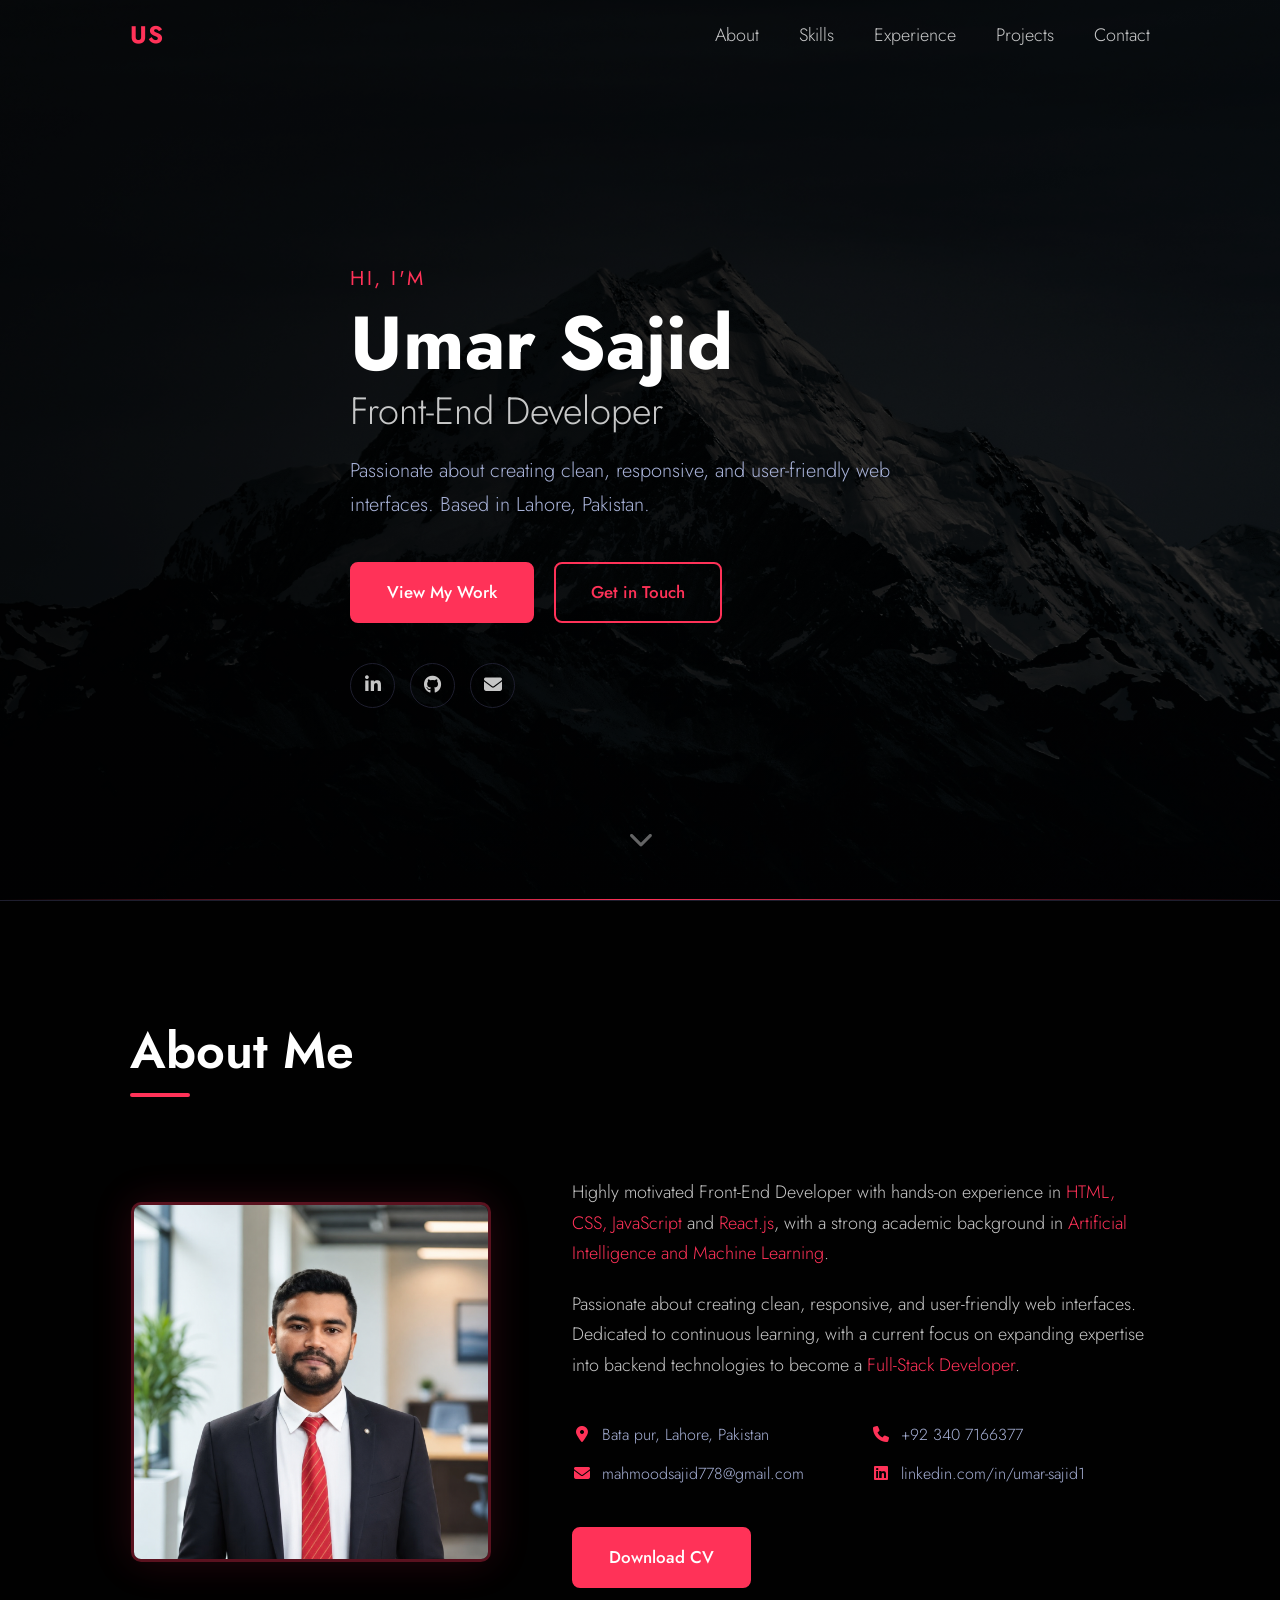
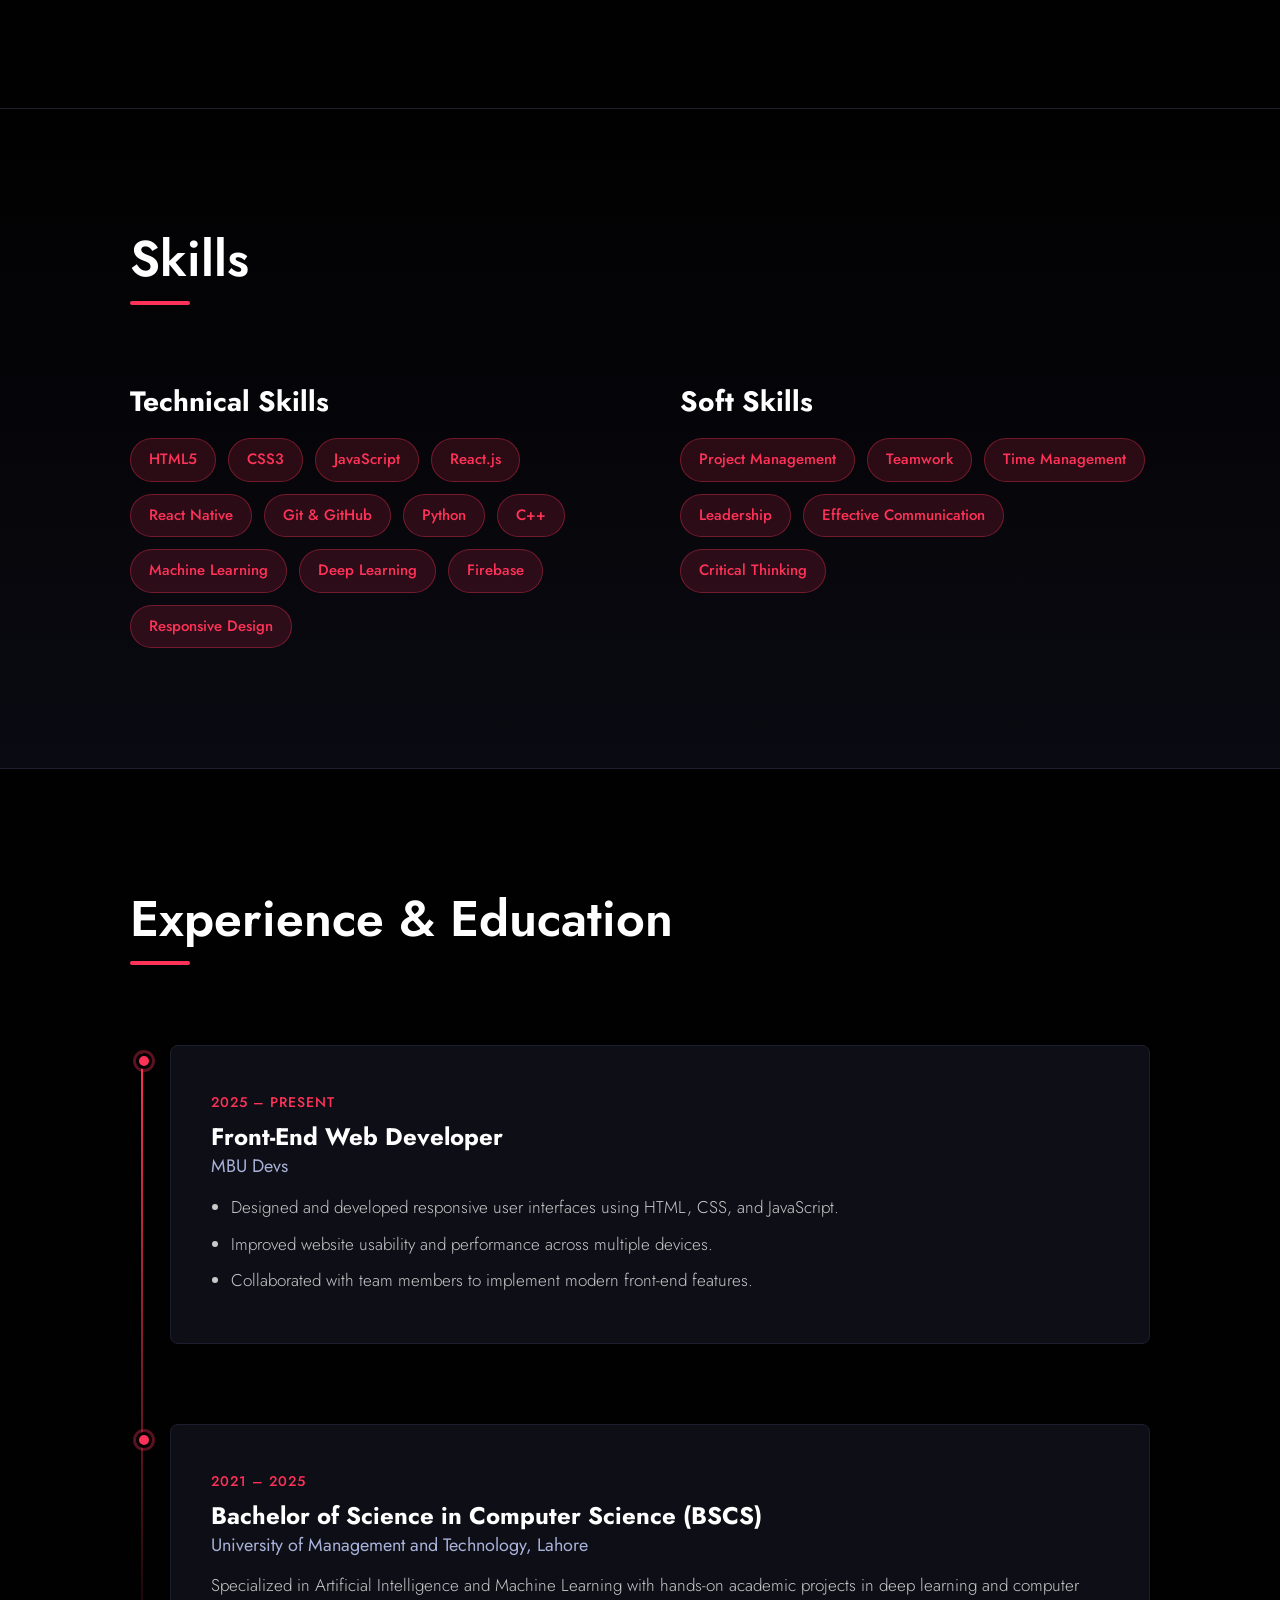
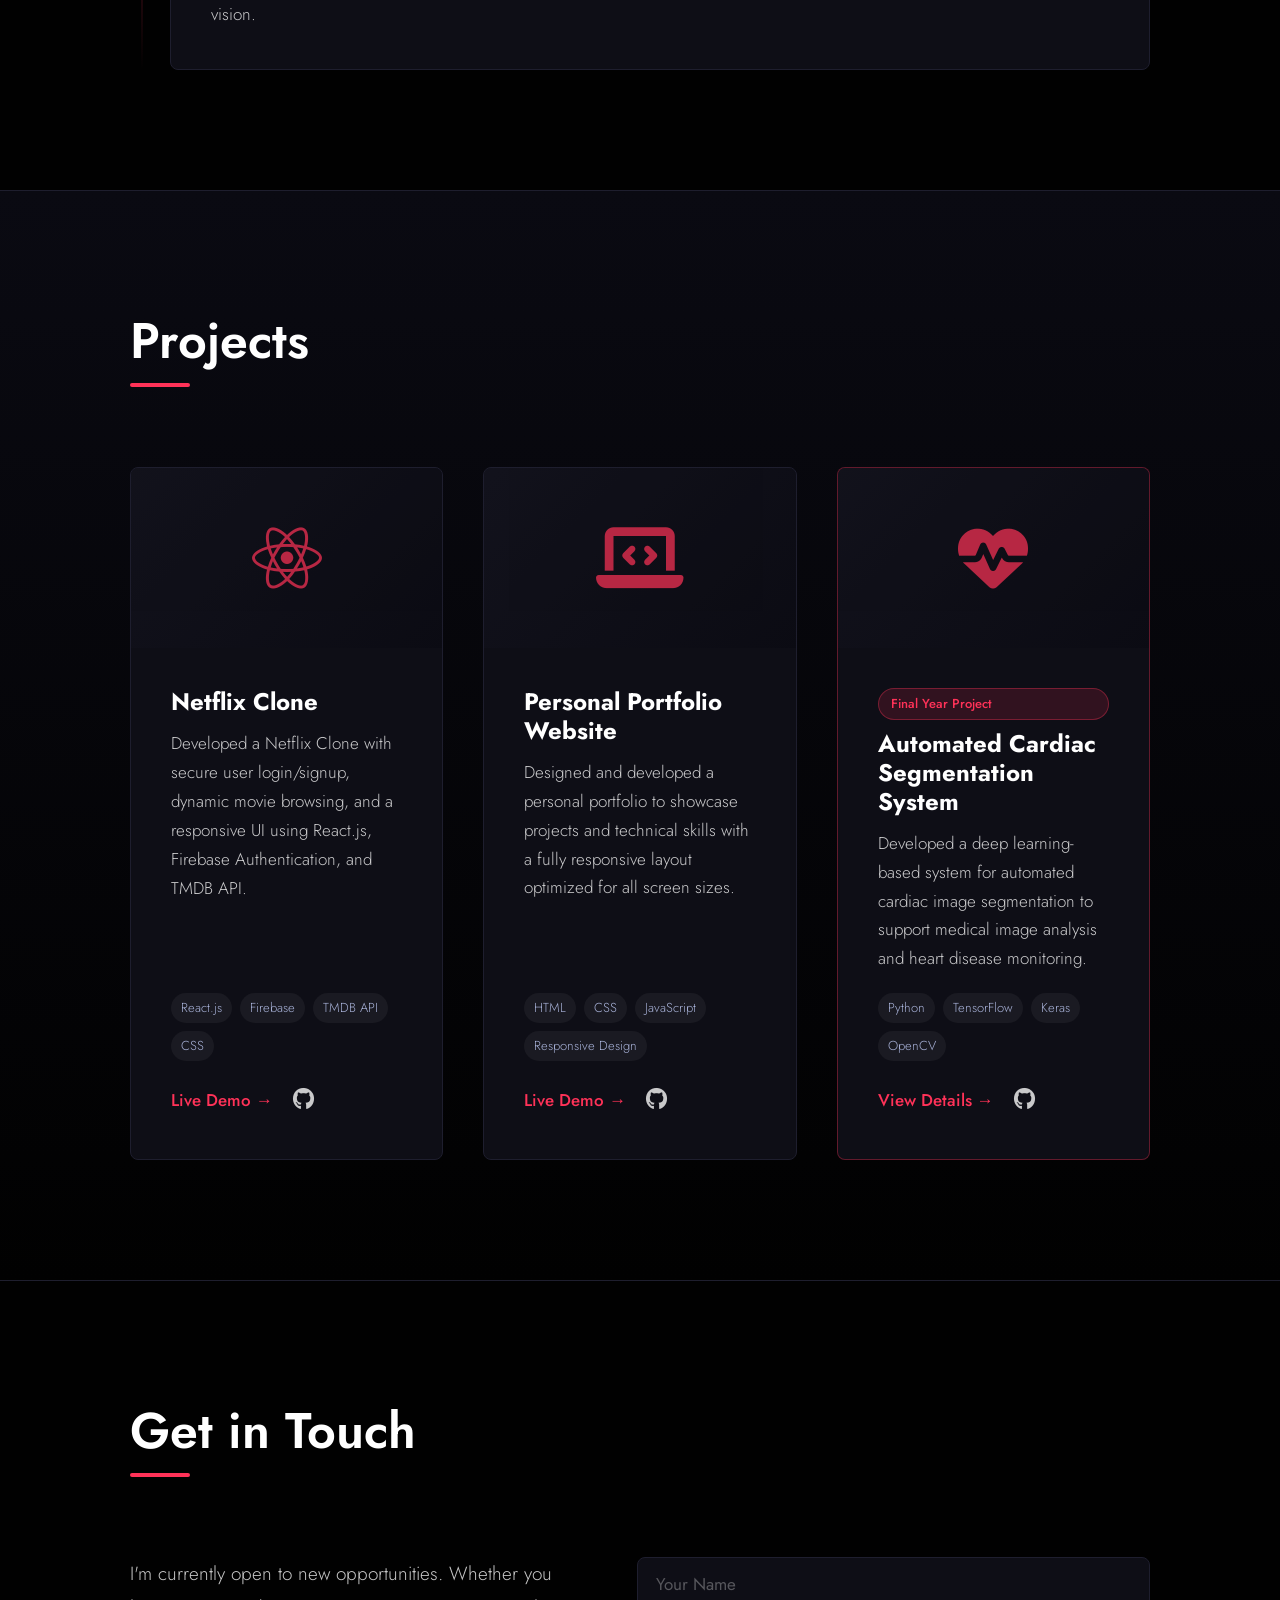
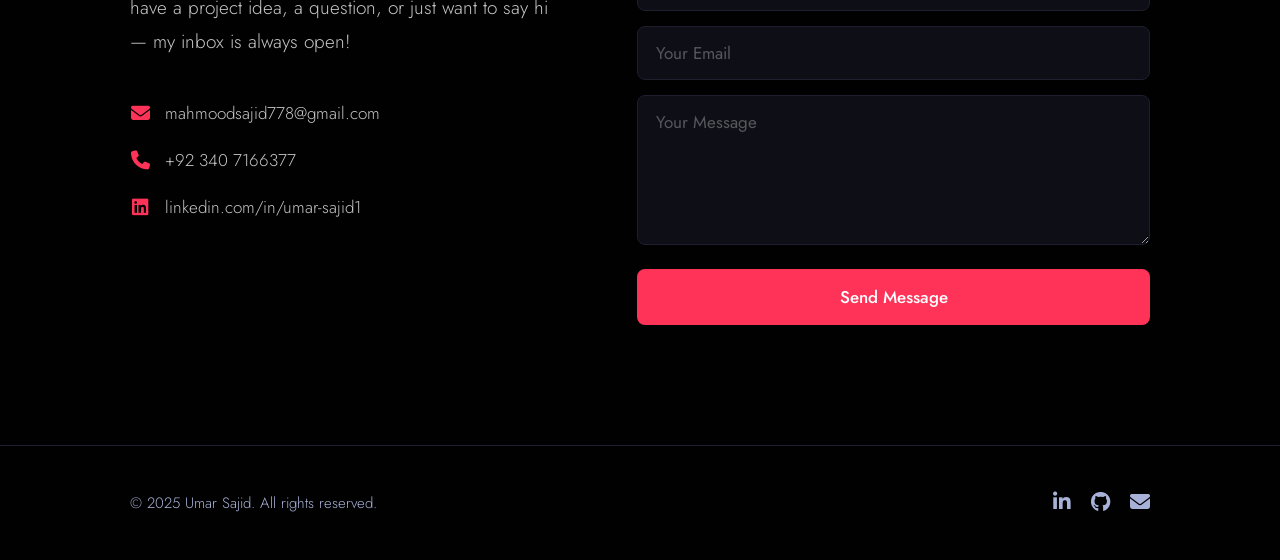
==== index.html @ 32b219fe "Portfolio Update" ====
<!DOCTYPE html>
<html lang="en">

<head>
    <meta charset="UTF-8">
    <meta name="viewport" content="width=device-width, initial-scale=1.0">
    <title>Umar Sajid | Front-End Developer</title>
    <link rel="stylesheet" href="style.css">
    <link rel="preconnect" href="https://fonts.googleapis.com">
    <link rel="preconnect" href="https://fonts.gstatic.com" crossorigin>
    <link href="https://fonts.googleapis.com/css2?family=Jost:ital,wght@0,100..900;1,100..900&display=swap" rel="stylesheet">
    <link rel="stylesheet" href="https://cdnjs.cloudflare.com/ajax/libs/font-awesome/6.5.0/css/all.min.css">
    <script src="script.js" defer></script>
</head>

<body>

    <!-- ======= NAVBAR ======= -->
    <nav class="navbar" id="navbar">
        <div class="nav-container row">
            <a href="#home" class="nav-logo">US</a>
            <ul class="nav-links" id="nav-links">
                <li><a href="#about" class="nav-link">About</a></li>
                <li><a href="#skills" class="nav-link">Skills</a></li>
                <li><a href="#experience" class="nav-link">Experience</a></li>
                <li><a href="#projects" class="nav-link">Projects</a></li>
                <li><a href="#contact" class="nav-link">Contact</a></li>
            </ul>
            <button class="hamburger" id="hamburger" aria-label="Toggle navigation">
                <span></span>
                <span></span>
                <span></span>
            </button>
        </div>
    </nav>

    <!-- ======= HERO ======= -->
    <header id="home">
        <div class="hero-content row">
            <p class="hero-greeting">Hi, I'm</p>
            <h1 class="hero-name">Umar Sajid</h1>
            <h2 class="hero-title">Front-End Developer</h2>
            <p class="hero-desc">Passionate about creating clean, responsive, and user-friendly web interfaces. Based in Lahore, Pakistan.</p>
            <div class="hero-btns">
                <a href="#projects" class="btn">View My Work</a>
                <a href="#contact" class="btn btn-outline">Get in Touch</a>
            </div>
            <div class="hero-socials">
                <a href="https://linkedin.com/in/umar-sajid1" target="_blank" rel="noopener noreferrer" aria-label="LinkedIn"><i class="fab fa-linkedin-in"></i></a>
                <a href="https://github.com" target="_blank" rel="noopener noreferrer" aria-label="GitHub"><i class="fab fa-github"></i></a>
                <a href="mailto:mahmoodsajid778@gmail.com" aria-label="Email"><i class="fas fa-envelope"></i></a>
            </div>
        </div>
        <div class="hero-scroll">
            <a href="#about" aria-label="Scroll down"><i class="fas fa-chevron-down"></i></a>
        </div>
    </header>

    <!-- ======= ABOUT ======= -->
    <section id="about">
        <div class="row">
            <h2 class="section-title">About Me</h2>
            <div class="about-grid">
                <div class="about-img-wrapper">
                    <div class="about-img-frame">
                        <img src="profile.png" alt="Umar Sajid">
                    </div>
                </div>
                <div class="about-text">
                    <p>Highly motivated Front-End Developer with hands-on experience in <span class="highlight">HTML, CSS, JavaScript</span> and <span class="highlight">React.js</span>, with a strong academic background in <span class="highlight">Artificial Intelligence and Machine Learning</span>.</p>
                    <p>Passionate about creating clean, responsive, and user-friendly web interfaces. Dedicated to continuous learning, with a current focus on expanding expertise into backend technologies to become a <span class="highlight">Full-Stack Developer</span>.</p>
                    <div class="about-info">
                        <div class="info-item">
                            <i class="fas fa-map-marker-alt"></i>
                            <span>Bata pur, Lahore, Pakistan</span>
                        </div>
                        <div class="info-item">
                            <i class="fas fa-phone"></i>
                            <span>+92 340 7166377</span>
                        </div>
                        <div class="info-item">
                            <i class="fas fa-envelope"></i>
                            <span>mahmoodsajid778@gmail.com</span>
                        </div>
                        <div class="info-item">
                            <i class="fab fa-linkedin"></i>
                            <span>linkedin.com/in/umar-sajid1</span>
                        </div>
                    </div>
                    <a href="Umar_Sajid_CV.pdf" class="btn" download="Umar_Sajid_CV.pdf">Download CV</a>
                </div>
            </div>
        </div>
    </section>

    <!-- ======= SKILLS ======= -->
    <section id="skills">
        <div class="row">
            <h2 class="section-title">Skills</h2>
            <div class="skills-grid">
                <div class="skills-col">
                    <h3>Technical Skills</h3>
                    <div class="skill-tags">
                        <span class="skill-tag">HTML5</span>
                        <span class="skill-tag">CSS3</span>
                        <span class="skill-tag">JavaScript</span>
                        <span class="skill-tag">React.js</span>
                        <span class="skill-tag">React Native</span>
                        <span class="skill-tag">Git &amp; GitHub</span>
                        <span class="skill-tag">Python</span>
                        <span class="skill-tag">C++</span>
                        <span class="skill-tag">Machine Learning</span>
                        <span class="skill-tag">Deep Learning</span>
                        <span class="skill-tag">Firebase</span>
                        <span class="skill-tag">Responsive Design</span>
                    </div>
                </div>
                <div class="skills-col">
                    <h3>Soft Skills</h3>
                    <div class="skill-tags">
                        <span class="skill-tag">Project Management</span>
                        <span class="skill-tag">Teamwork</span>
                        <span class="skill-tag">Time Management</span>
                        <span class="skill-tag">Leadership</span>
                        <span class="skill-tag">Effective Communication</span>
                        <span class="skill-tag">Critical Thinking</span>
                    </div>
                </div>
            </div>
        </div>
    </section>

    <!-- ======= EXPERIENCE ======= -->
    <section id="experience">
        <div class="row">
            <h2 class="section-title">Experience &amp; Education</h2>
            <div class="timeline">
                <div class="timeline-item">
                    <div class="timeline-dot"></div>
                    <div class="timeline-content">
                        <span class="timeline-date">2025 &ndash; Present</span>
                        <h3>Front-End Web Developer</h3>
                        <h4>MBU Devs</h4>
                        <ul>
                            <li>Designed and developed responsive user interfaces using HTML, CSS, and JavaScript.</li>
                            <li>Improved website usability and performance across multiple devices.</li>
                            <li>Collaborated with team members to implement modern front-end features.</li>
                        </ul>
                    </div>
                </div>
                <div class="timeline-item">
                    <div class="timeline-dot"></div>
                    <div class="timeline-content">
                        <span class="timeline-date">2021 &ndash; 2025</span>
                        <h3>Bachelor of Science in Computer Science (BSCS)</h3>
                        <h4>University of Management and Technology, Lahore</h4>
                        <p>Specialized in Artificial Intelligence and Machine Learning with hands-on academic projects in deep learning and computer vision.</p>
                    </div>
                </div>
            </div>
        </div>
    </section>

    <!-- ======= PROJECTS ======= -->
    <section id="projects">
        <div class="row">
            <h2 class="section-title">Projects</h2>
            <div class="projects-grid">

                <div class="project-card">
                    <div class="project-img">
                        <div class="project-img-placeholder">
                            <i class="fab fa-react"></i>
                        </div>
                    </div>
                    <div class="project-info">
                        <h3>Netflix Clone</h3>
                        <p>Developed a Netflix Clone with secure user login/signup, dynamic movie browsing, and a responsive UI using React.js, Firebase Authentication, and TMDB API.</p>
                        <div class="project-tags">
                            <span>React.js</span>
                            <span>Firebase</span>
                            <span>TMDB API</span>
                            <span>CSS</span>
                        </div>
                        <div class="project-links">
                            <a href="#" class="btn-text">Live Demo &rarr;</a>
                            <a href="#" class="icon-link" aria-label="GitHub"><i class="fab fa-github"></i></a>
                        </div>
                    </div>
                </div>

                <div class="project-card">
                    <div class="project-img">
                        <div class="project-img-placeholder">
                            <i class="fas fa-laptop-code"></i>
                        </div>
                    </div>
                    <div class="project-info">
                        <h3>Personal Portfolio Website</h3>
                        <p>Designed and developed a personal portfolio to showcase projects and technical skills with a fully responsive layout optimized for all screen sizes.</p>
                        <div class="project-tags">
                            <span>HTML</span>
                            <span>CSS</span>
                            <span>JavaScript</span>
                            <span>Responsive Design</span>
                        </div>
                        <div class="project-links">
                            <a href="#" class="btn-text">Live Demo &rarr;</a>
                            <a href="#" class="icon-link" aria-label="GitHub"><i class="fab fa-github"></i></a>
                        </div>
                    </div>
                </div>

                <div class="project-card featured">
                    <div class="project-img">
                        <div class="project-img-placeholder">
                            <i class="fas fa-heartbeat"></i>
                        </div>
                    </div>
                    <div class="project-info">
                        <span class="project-badge">Final Year Project</span>
                        <h3>Automated Cardiac Segmentation System</h3>
                        <p>Developed a deep learning-based system for automated cardiac image segmentation to support medical image analysis and heart disease monitoring.</p>
                        <div class="project-tags">
                            <span>Python</span>
                            <span>TensorFlow</span>
                            <span>Keras</span>
                            <span>OpenCV</span>
                        </div>
                        <div class="project-links">
                            <a href="#" class="btn-text">View Details &rarr;</a>
                            <a href="#" class="icon-link" aria-label="GitHub"><i class="fab fa-github"></i></a>
                        </div>
                    </div>
                </div>

            </div>
        </div>
    </section>

    <!-- ======= CONTACT ======= -->
    <section id="contact">
        <div class="row">
            <h2 class="section-title">Get in Touch</h2>
            <div class="contact-grid">
                <div class="contact-info">
                    <p>I'm currently open to new opportunities. Whether you have a project idea, a question, or just want to say hi &mdash; my inbox is always open!</p>
                    <div class="contact-details">
                        <a href="mailto:mahmoodsajid778@gmail.com" class="contact-link">
                            <i class="fas fa-envelope"></i>
                            mahmoodsajid778@gmail.com
                        </a>
                        <a href="tel:+923407166377" class="contact-link">
                            <i class="fas fa-phone"></i>
                            +92 340 7166377
                        </a>
                        <a href="https://linkedin.com/in/umar-sajid1" target="_blank" rel="noopener noreferrer" class="contact-link">
                            <i class="fab fa-linkedin"></i>
                            linkedin.com/in/umar-sajid1
                        </a>
                    </div>
                </div>
                <form class="contact-form" id="contact-form" action="https://formspree.io/f/mjgzkdpy" method="POST" novalidate>
                    <div class="form-group">
                        <input type="text" id="name" name="name" placeholder="Your Name" required autocomplete="name">
                    </div>
                    <div class="form-group">
                        <input type="email" id="email" name="email" placeholder="Your Email" required autocomplete="email">
                    </div>
                    <div class="form-group">
                        <textarea id="message" name="message" placeholder="Your Message" rows="5" required></textarea>
                    </div>
                    <button type="submit" class="btn">Send Message</button>
                </form>
            </div>
        </div>
    </section>

    <!-- ======= FOOTER ======= -->
    <footer>
        <div class="row footer-inner">
            <p class="footer-copy">&copy; 2025 Umar Sajid. All rights reserved.</p>
            <div class="footer-socials">
                <a href="https://linkedin.com/in/umar-sajid1" target="_blank" rel="noopener noreferrer" aria-label="LinkedIn"><i class="fab fa-linkedin-in"></i></a>
                <a href="https://github.com" target="_blank" rel="noopener noreferrer" aria-label="GitHub"><i class="fab fa-github"></i></a>
                <a href="mailto:mahmoodsajid778@gmail.com" aria-label="Email"><i class="fas fa-envelope"></i></a>
            </div>
        </div>
    </footer>

</body>

</html>
---- style.css ----
/* ========================
   BASIC SETUP
======================== */
*, *::before, *::after {
    padding: 0;
    margin: 0;
    box-sizing: border-box;
}

html {
    font-size: 62.5%; /* 1rem = 10px */
    scroll-behavior: smooth;
}

:root {
    --pink: #ff3258;
    --pink-dim: rgba(255, 50, 88, 0.15);
    --pink-border: rgba(255, 50, 88, 0.35);
    --white: #ffffff;
    --off-white: #ffffffc6;
    --light-gray: #a8b2d8;
    --black: #010101;
    --card-bg: #0e0e16;
    --border: #1e1e2e;

    --nav-height: 7rem;

    --fs-xl: 7.5rem;
    --fs-h2: 5rem;
    --fs-h3: 2.8rem;
    --fs-body: 1.8rem;
    --fs-small: 1.5rem;

    --sp-xs: 1rem;
    --sp-sm: 2rem;
    --sp-md: 4rem;
    --sp-lg: 8rem;
    --sp-xl: 12rem;

    --radius: 0.8rem;
    --transition: all 0.3s ease;
    --max-width: 1100px;
}

body {
    color: var(--off-white);
    font-family: 'Jost', sans-serif;
    font-size: var(--fs-body);
    background-color: var(--black);
    line-height: 1.7;
    font-weight: 300;
    overflow-x: hidden;
}

img {
    max-width: 100%;
    display: block;
}

a {
    color: inherit;
    text-decoration: none;
}

ul {
    list-style: none;
}

.row {
    max-width: var(--max-width);
    margin: 0 auto;
    padding: 0 var(--sp-md);
}

section {
    padding: var(--sp-xl) 0;
    border-top: 1px solid var(--border);
}

h1, h2, h3, h4 {
    color: var(--white);
    line-height: 1.2;
}

.section-title {
    font-size: var(--fs-h2);
    font-weight: 600;
    margin-bottom: var(--sp-lg);
}

.section-title::after {
    content: '';
    display: block;
    width: 6rem;
    height: 0.4rem;
    background: var(--pink);
    margin-top: 1.2rem;
    border-radius: 2px;
}

.highlight {
    color: var(--pink);
}

/* ========================
   BUTTONS
======================== */
.btn {
    display: inline-block;
    padding: 1.4rem 3.5rem;
    background-color: var(--pink);
    color: var(--white);
    font-size: 1.7rem;
    font-weight: 500;
    border-radius: var(--radius);
    border: 2px solid var(--pink);
    transition: var(--transition);
    cursor: pointer;
    font-family: 'Jost', sans-serif;
}

.btn:hover,
.btn:focus {
    background-color: transparent;
    color: var(--pink);
}

.btn-outline {
    background-color: transparent;
    color: var(--pink);
}

.btn-outline:hover,
.btn-outline:focus {
    background-color: var(--pink);
    color: var(--white);
}

.btn-text {
    color: var(--pink);
    font-size: 1.7rem;
    font-weight: 500;
    display: inline-flex;
    align-items: center;
    gap: 0.5rem;
    transition: var(--transition);
}

.btn-text:hover {
    gap: 1.2rem;
}

/* ========================
   NAVBAR
======================== */
.navbar {
    position: fixed;
    top: 0;
    left: 0;
    right: 0;
    z-index: 1000;
    height: var(--nav-height);
    transition: var(--transition);
}

.navbar.scrolled {
    background-color: rgba(1, 1, 1, 0.95);
    backdrop-filter: blur(10px);
    box-shadow: 0 2px 20px rgba(0, 0, 0, 0.5);
}

.nav-container {
    display: flex;
    align-items: center;
    justify-content: space-between;
    height: var(--nav-height);
}

.nav-logo {
    font-size: 2.4rem;
    font-weight: 700;
    color: var(--pink);
    letter-spacing: 0.1rem;
}

.nav-links {
    display: flex;
    align-items: center;
    gap: 4rem;
}

.nav-link {
    font-size: 1.8rem;
    color: var(--off-white);
    transition: var(--transition);
    position: relative;
}

.nav-link::after {
    content: '';
    position: absolute;
    bottom: -4px;
    left: 0;
    width: 0;
    height: 2px;
    background: var(--pink);
    transition: var(--transition);
}

.nav-link:hover,
.nav-link.active {
    color: var(--white);
}

.nav-link:hover::after,
.nav-link.active::after {
    width: 100%;
}

/* Hamburger */
.hamburger {
    display: none;
    flex-direction: column;
    gap: 6px;
    background: none;
    border: none;
    cursor: pointer;
    padding: 0.5rem;
    z-index: 1100;
}

.hamburger span {
    display: block;
    width: 28px;
    height: 2px;
    background-color: var(--white);
    transition: var(--transition);
    border-radius: 2px;
}

.hamburger.open span:nth-child(1) {
    transform: translateY(8px) rotate(45deg);
}

.hamburger.open span:nth-child(2) {
    opacity: 0;
    transform: scaleX(0);
}

.hamburger.open span:nth-child(3) {
    transform: translateY(-8px) rotate(-45deg);
}

/* ========================
   HERO
======================== */
header {
    position: relative;
    min-height: 100vh;
    display: flex;
    flex-direction: column;
    justify-content: center;
    background-image:
        linear-gradient(135deg, rgba(0,0,0,0.88) 0%, rgba(0,0,0,0.7) 100%),
        url('header_image.jpg');
    background-size: cover;
    background-position: center;
    background-attachment: fixed;
    overflow: hidden;
}

header::after {
    content: '';
    position: absolute;
    bottom: 0;
    left: 0;
    right: 0;
    height: 1px;
    background: linear-gradient(90deg, transparent, var(--pink), transparent);
}

.hero-content {
    padding-top: var(--nav-height);
}

.hero-greeting {
    color: var(--pink);
    font-size: 2rem;
    font-weight: 400;
    margin-bottom: 0.8rem;
    letter-spacing: 0.25rem;
    text-transform: uppercase;
}

.hero-name {
    font-size: var(--fs-xl);
    font-weight: 700;
    color: var(--white);
    line-height: 1.05;
    margin-bottom: 0.5rem;
}

.hero-title {
    font-size: 3.8rem;
    font-weight: 300;
    color: var(--off-white);
    margin-bottom: var(--sp-sm);
}

.hero-desc {
    max-width: 58rem;
    font-size: 2rem;
    color: var(--light-gray);
    margin-bottom: var(--sp-md);
}

.hero-btns {
    display: flex;
    gap: var(--sp-sm);
    flex-wrap: wrap;
    margin-bottom: var(--sp-md);
}

.hero-socials {
    display: flex;
    gap: 1.5rem;
}

.hero-socials a {
    display: flex;
    align-items: center;
    justify-content: center;
    width: 4.5rem;
    height: 4.5rem;
    border: 1px solid var(--border);
    border-radius: 50%;
    font-size: 1.8rem;
    color: var(--off-white);
    transition: var(--transition);
}

.hero-socials a:hover {
    border-color: var(--pink);
    color: var(--pink);
    transform: translateY(-3px);
}

.hero-scroll {
    position: absolute;
    bottom: 4rem;
    left: 50%;
    transform: translateX(-50%);
    animation: bounce 2s infinite;
}

.hero-scroll a {
    font-size: 2.5rem;
    color: var(--off-white);
    opacity: 0.5;
    transition: var(--transition);
}

.hero-scroll a:hover {
    opacity: 1;
    color: var(--pink);
}

@keyframes bounce {
    0%, 100% { transform: translateX(-50%) translateY(0); }
    50%       { transform: translateX(-50%) translateY(10px); }
}

/* ========================
   ABOUT
======================== */
.about-grid {
    display: grid;
    grid-template-columns: 1fr 1.6fr;
    gap: var(--sp-lg);
    align-items: center;
}

.about-img-frame {
    width: 100%;
    max-width: 36rem;
    aspect-ratio: 1;
    border-radius: 1rem;
    overflow: hidden;
    border: 3px solid var(--pink-border);
    margin: 0 auto;
    box-shadow: 0 0 40px rgba(255, 50, 88, 0.15);
}

.about-img-frame img {
    width: 100%;
    height: 100%;
    object-fit: cover;
    object-position: top center;
    display: block;
}

.about-text p {
    margin-bottom: var(--sp-sm);
}

.about-info {
    display: grid;
    grid-template-columns: 1fr 1fr;
    gap: 1.2rem var(--sp-sm);
    margin: var(--sp-md) 0;
}

.info-item {
    display: flex;
    align-items: center;
    gap: 1rem;
    font-size: 1.6rem;
    color: var(--light-gray);
}

.info-item i {
    color: var(--pink);
    width: 2rem;
    text-align: center;
    flex-shrink: 0;
}

/* ========================
   SKILLS
======================== */
#skills {
    background: linear-gradient(180deg, var(--black) 0%, #0a0a12 100%);
}

.skills-grid {
    display: grid;
    grid-template-columns: 1fr 1fr;
    gap: var(--sp-lg);
}

.skills-col h3 {
    font-size: var(--fs-h3);
    margin-bottom: var(--sp-sm);
}

.skill-tags {
    display: flex;
    flex-wrap: wrap;
    gap: 1.2rem;
}

.skill-tag {
    display: inline-block;
    padding: 0.8rem 1.8rem;
    background: var(--pink-dim);
    border: 1px solid var(--pink-border);
    color: var(--pink);
    font-size: 1.5rem;
    font-weight: 500;
    border-radius: 3rem;
    transition: var(--transition);
}

.skill-tag:hover {
    background: var(--pink);
    color: var(--white);
    transform: translateY(-2px);
}

/* ========================
   EXPERIENCE / TIMELINE
======================== */
.timeline {
    position: relative;
    padding-left: 4rem;
}

.timeline::before {
    content: '';
    position: absolute;
    left: 1.1rem;
    top: 0.8rem;
    bottom: 0;
    width: 2px;
    background: linear-gradient(180deg, var(--pink), transparent);
}

.timeline-item {
    position: relative;
    margin-bottom: var(--sp-lg);
}

.timeline-item:last-child {
    margin-bottom: 0;
}

.timeline-dot {
    position: absolute;
    left: -3.4rem;
    top: 0.8rem;
    width: 1.6rem;
    height: 1.6rem;
    background: var(--pink);
    border-radius: 50%;
    border: 3px solid var(--black);
    box-shadow: 0 0 0 3px var(--pink-border);
}

.timeline-content {
    background: var(--card-bg);
    border: 1px solid var(--border);
    border-radius: var(--radius);
    padding: var(--sp-md);
    transition: var(--transition);
}

.timeline-content:hover {
    border-color: var(--pink-border);
}

.timeline-date {
    display: inline-block;
    color: var(--pink);
    font-size: 1.4rem;
    font-weight: 500;
    margin-bottom: 0.8rem;
    letter-spacing: 0.1rem;
    text-transform: uppercase;
}

.timeline-content h3 {
    font-size: 2.4rem;
    margin-bottom: 0.4rem;
}

.timeline-content h4 {
    font-size: 1.8rem;
    font-weight: 400;
    color: var(--light-gray);
    margin-bottom: 1.5rem;
}

.timeline-content ul {
    list-style: disc;
    padding-left: 2rem;
}

.timeline-content li {
    color: var(--off-white);
    margin-bottom: 0.8rem;
    font-size: 1.7rem;
}

.timeline-content p {
    color: var(--off-white);
    font-size: 1.7rem;
}

/* ========================
   PROJECTS
======================== */
#projects {
    background: linear-gradient(180deg, #0a0a12 0%, var(--black) 100%);
}

.projects-grid {
    display: grid;
    grid-template-columns: repeat(auto-fit, minmax(30rem, 1fr));
    gap: var(--sp-md);
}

.project-card {
    background: var(--card-bg);
    border: 1px solid var(--border);
    border-radius: var(--radius);
    overflow: hidden;
    display: flex;
    flex-direction: column;
    transition: var(--transition);
}

.project-card:hover {
    border-color: var(--pink-border);
    transform: translateY(-6px);
    box-shadow: 0 20px 40px rgba(0, 0, 0, 0.4);
}

.project-card.featured {
    border-color: var(--pink-border);
}

.project-img-placeholder {
    background: linear-gradient(135deg, #14141f, #0a0a12);
    height: 18rem;
    display: flex;
    align-items: center;
    justify-content: center;
    font-size: 7rem;
    color: var(--pink);
    opacity: 0.7;
}

.project-info {
    padding: var(--sp-md);
    flex: 1;
    display: flex;
    flex-direction: column;
}

.project-badge {
    display: inline-block;
    padding: 0.4rem 1.2rem;
    background: var(--pink-dim);
    border: 1px solid var(--pink-border);
    color: var(--pink);
    font-size: 1.3rem;
    font-weight: 500;
    border-radius: 3rem;
    margin-bottom: 1rem;
}

.project-info h3 {
    font-size: 2.4rem;
    margin-bottom: 1.2rem;
}

.project-info p {
    color: var(--off-white);
    font-size: 1.7rem;
    margin-bottom: var(--sp-sm);
    flex: 1;
}

.project-tags {
    display: flex;
    flex-wrap: wrap;
    gap: 0.8rem;
    margin-bottom: var(--sp-sm);
}

.project-tags span {
    font-size: 1.3rem;
    color: var(--light-gray);
    background: rgba(255, 255, 255, 0.05);
    padding: 0.4rem 1rem;
    border-radius: 3rem;
}

.project-links {
    display: flex;
    align-items: center;
    gap: var(--sp-sm);
    margin-top: auto;
}

.icon-link {
    font-size: 2.2rem;
    color: var(--off-white);
    transition: var(--transition);
}

.icon-link:hover {
    color: var(--pink);
    transform: scale(1.2);
}

/* ========================
   CONTACT
======================== */
.contact-grid {
    display: grid;
    grid-template-columns: 1fr 1.2fr;
    gap: var(--sp-lg);
    align-items: start;
}

.contact-info > p {
    font-size: 1.9rem;
    color: var(--off-white);
    margin-bottom: var(--sp-md);
    line-height: 1.8;
}

.contact-details {
    display: flex;
    flex-direction: column;
    gap: 1.8rem;
}

.contact-link {
    display: flex;
    align-items: center;
    gap: 1.5rem;
    font-size: 1.7rem;
    color: var(--off-white);
    transition: var(--transition);
}

.contact-link i {
    color: var(--pink);
    width: 2rem;
    text-align: center;
    font-size: 1.9rem;
    flex-shrink: 0;
}

.contact-link:hover {
    color: var(--pink);
}

.contact-form {
    display: flex;
    flex-direction: column;
    gap: 1.5rem;
}

.form-group input,
.form-group textarea {
    width: 100%;
    background: var(--card-bg);
    border: 1px solid var(--border);
    border-radius: var(--radius);
    padding: 1.4rem 1.8rem;
    color: var(--white);
    font-family: 'Jost', sans-serif;
    font-size: 1.7rem;
    transition: var(--transition);
    resize: vertical;
}

.form-group input:focus,
.form-group textarea:focus {
    outline: none;
    border-color: var(--pink);
    box-shadow: 0 0 0 3px rgba(255, 50, 88, 0.1);
}

.form-group input::placeholder,
.form-group textarea::placeholder {
    color: rgba(255, 255, 255, 0.3);
}

/* ========================
   FOOTER
======================== */
footer {
    padding: var(--sp-md) 0;
    border-top: 1px solid var(--border);
}

.footer-inner {
    display: flex;
    align-items: center;
    justify-content: space-between;
    flex-wrap: wrap;
    gap: var(--sp-sm);
}

.footer-copy {
    font-size: 1.5rem;
    color: var(--light-gray);
}

.footer-socials {
    display: flex;
    gap: var(--sp-sm);
}

.footer-socials a {
    font-size: 2rem;
    color: var(--light-gray);
    transition: var(--transition);
}

.footer-socials a:hover {
    color: var(--pink);
    transform: translateY(-3px);
}

/* ========================
   RESPONSIVE — TABLET
======================== */
@media (max-width: 900px) {
    html {
        font-size: 57%;
    }

    :root {
        --fs-xl: 6rem;
        --fs-h2: 4.2rem;
    }

    .about-grid {
        grid-template-columns: 1fr;
    }

    .about-img-placeholder {
        max-width: 26rem;
    }

    .skills-grid {
        grid-template-columns: 1fr;
        gap: var(--sp-md);
    }

    .contact-grid {
        grid-template-columns: 1fr;
    }
}

/* ========================
   RESPONSIVE — MOBILE
======================== */
@media (max-width: 600px) {
    html {
        font-size: 52%;
    }

    :root {
        --fs-xl: 5rem;
        --fs-h2: 3.6rem;
        --sp-xl: 8rem;
        --sp-lg: 5rem;
    }

    .row {
        padding: 0 var(--sp-sm);
    }

    /* Show hamburger, hide nav links by default */
    .hamburger {
        display: flex;
    }

    .nav-links {
        position: fixed;
        top: 0;
        right: -100%;
        width: 70%;
        height: 100vh;
        background: rgba(8, 8, 12, 0.98);
        backdrop-filter: blur(12px);
        flex-direction: column;
        justify-content: center;
        gap: 3.5rem;
        padding: var(--sp-lg) var(--sp-md);
        transition: right 0.4s ease;
        border-left: 1px solid var(--border);
        z-index: 1050;
    }

    .nav-links.open {
        right: 0;
    }

    .nav-link {
        font-size: 2.4rem;
    }

    .hero-title {
        font-size: 2.8rem;
    }

    .hero-btns {
        flex-direction: column;
        align-items: flex-start;
    }

    .hero-btns .btn {
        width: 100%;
        text-align: center;
    }

    .about-info {
        grid-template-columns: 1fr;
    }

    .timeline {
        padding-left: 3rem;
    }

    .projects-grid {
        grid-template-columns: 1fr;
    }

    .footer-inner {
        flex-direction: column;
        text-align: center;
    }

    section {
        padding: var(--sp-lg) 0;
    }
}
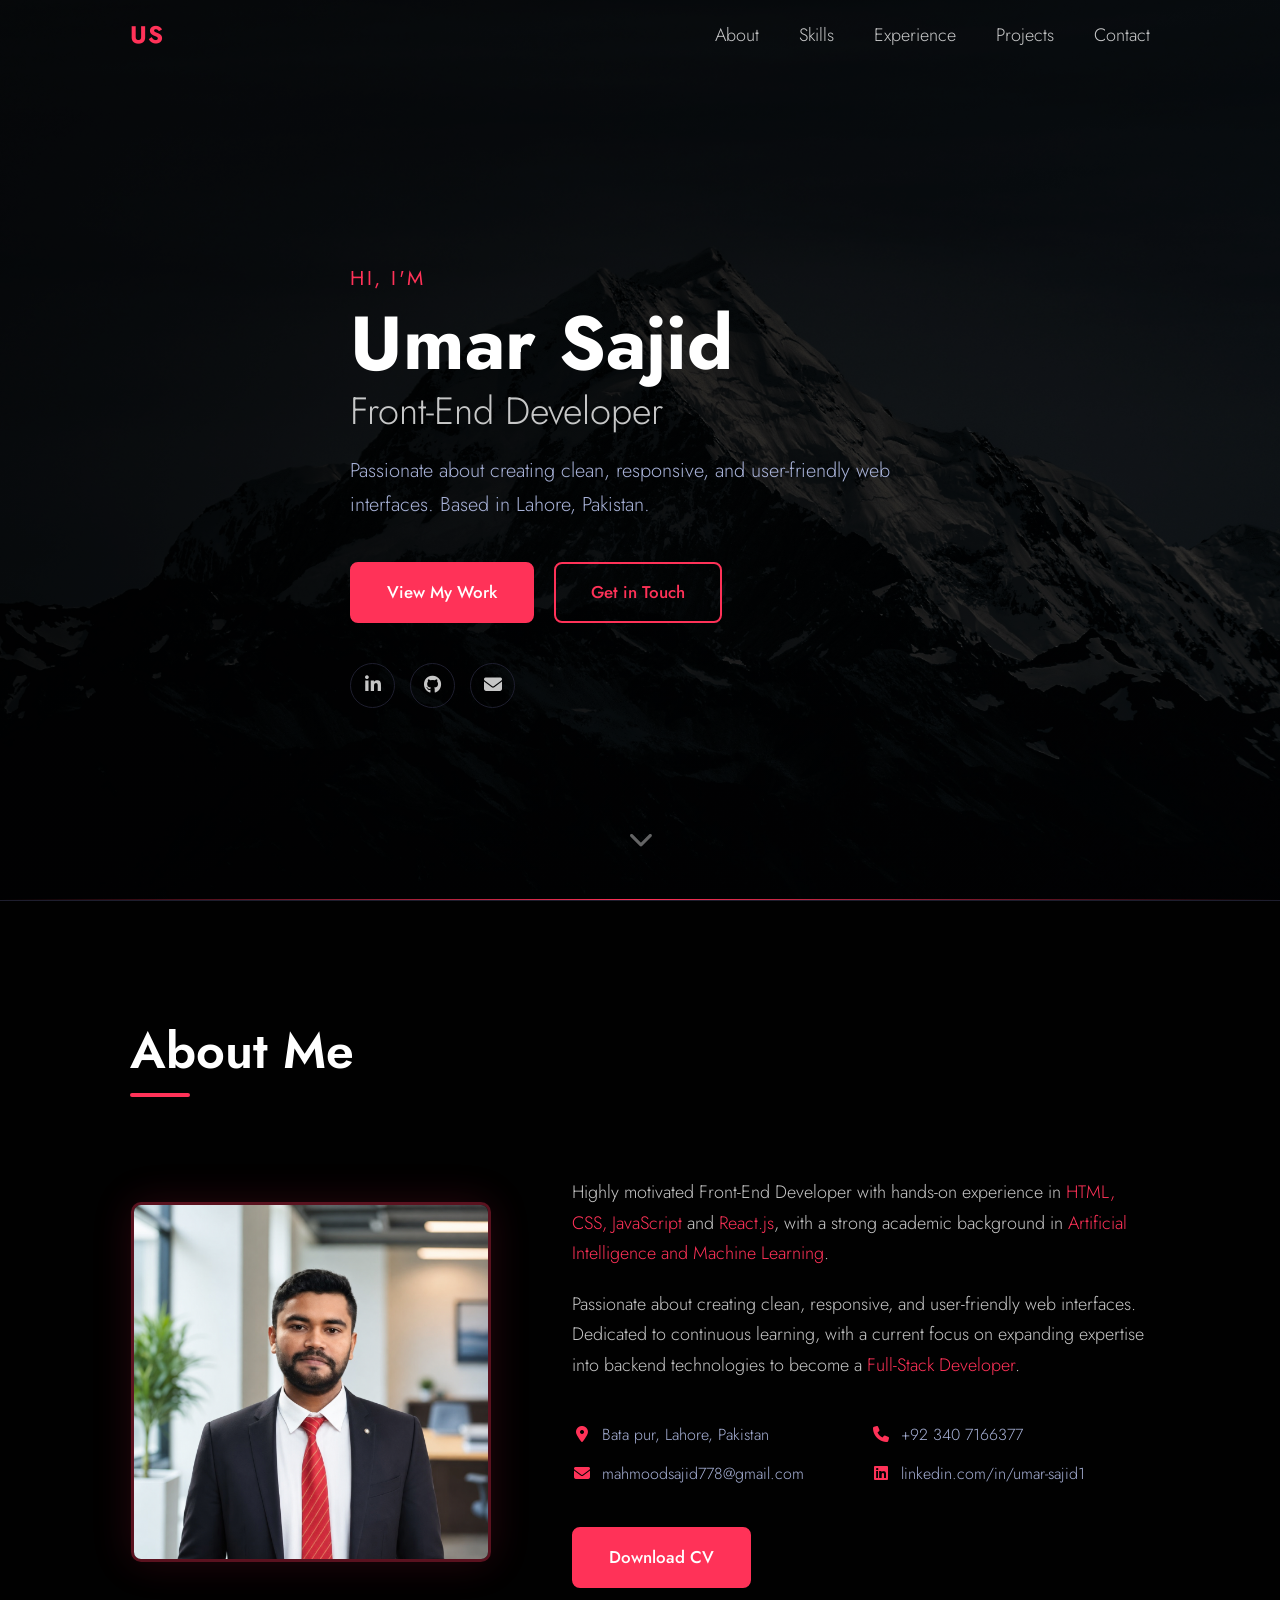
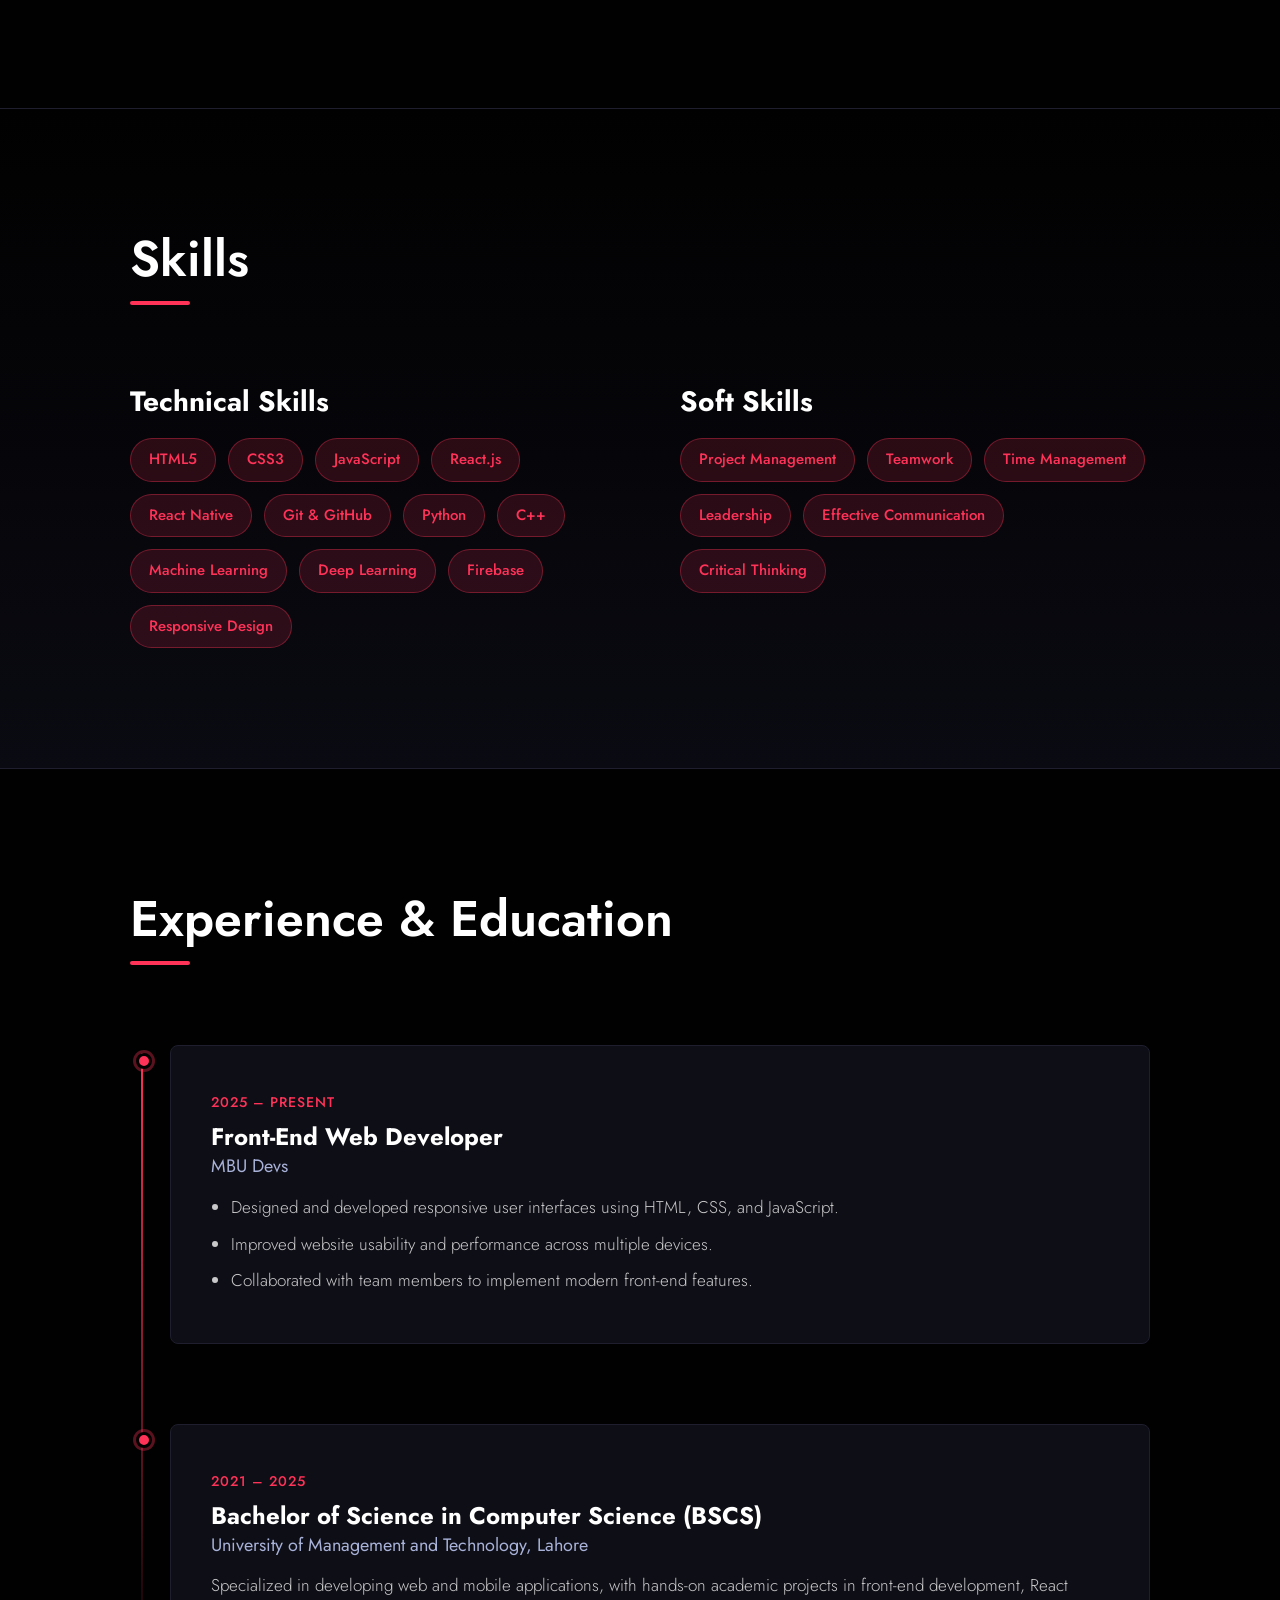
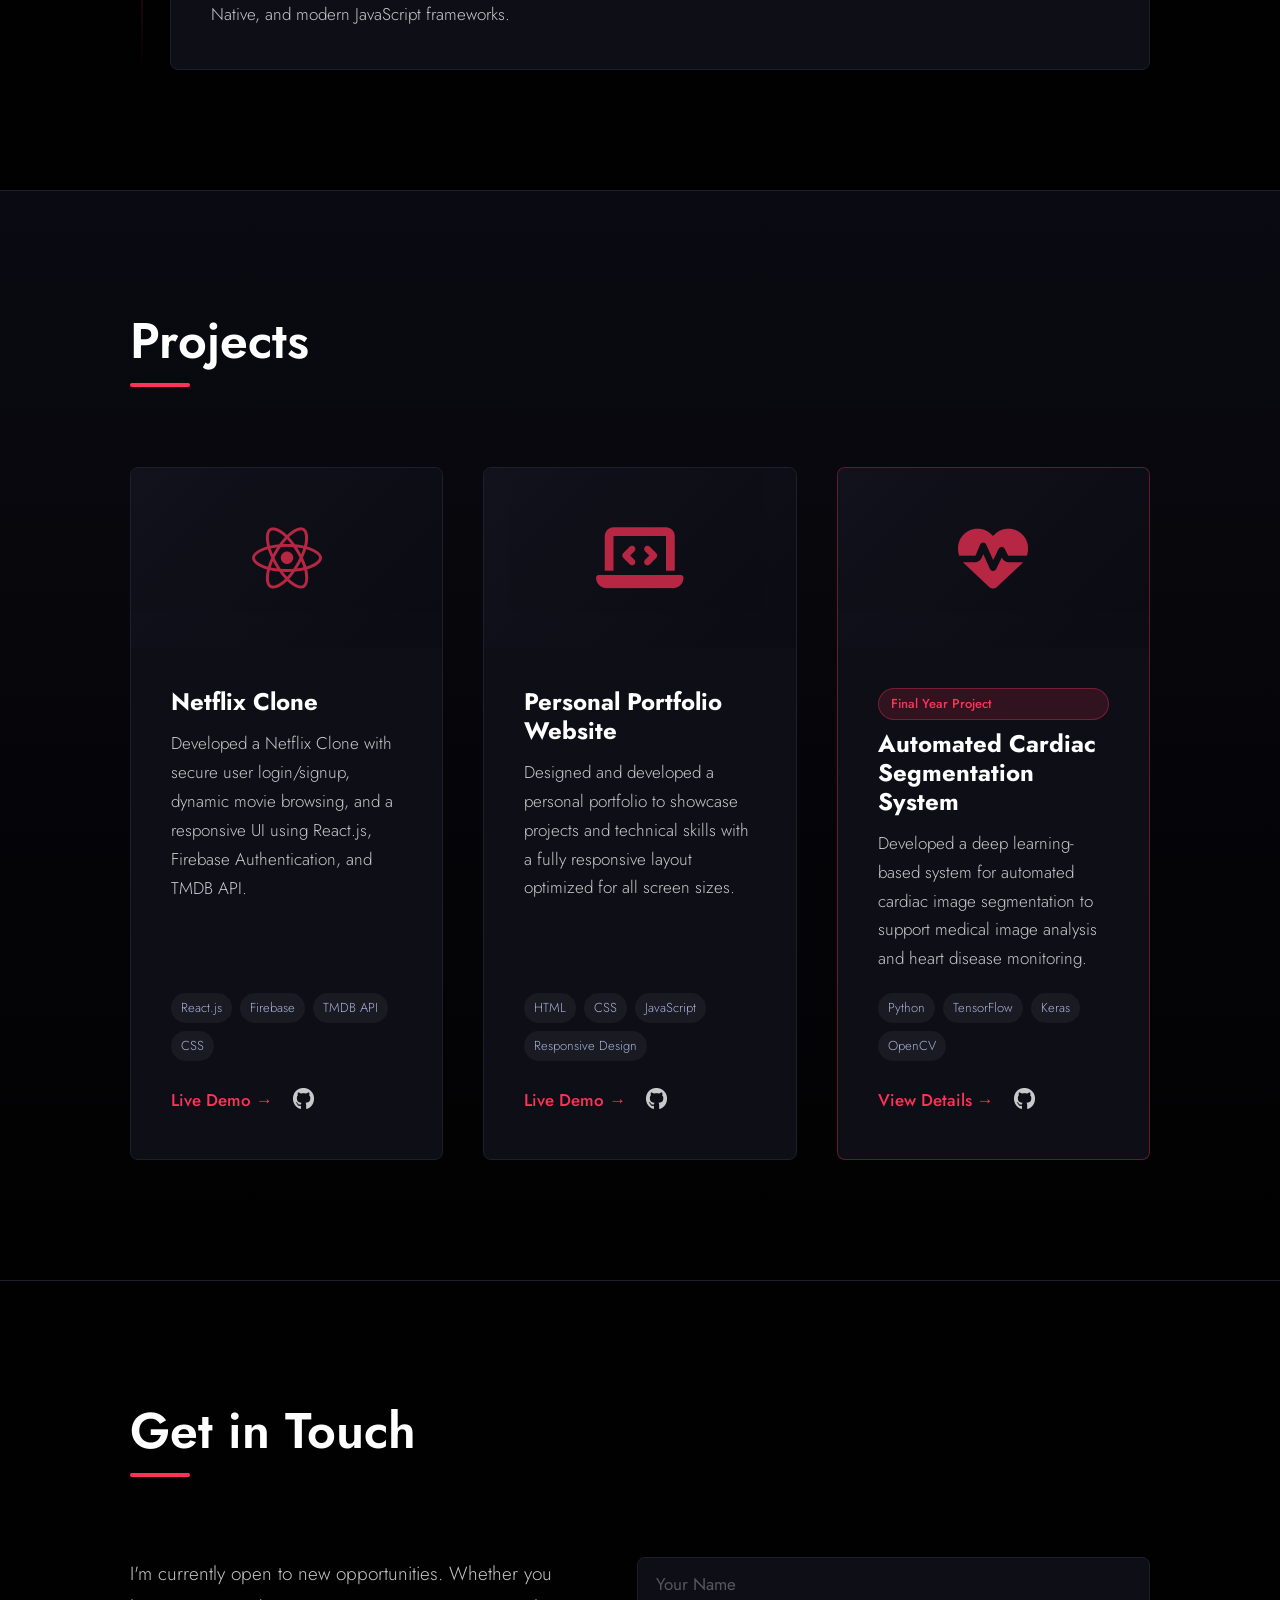
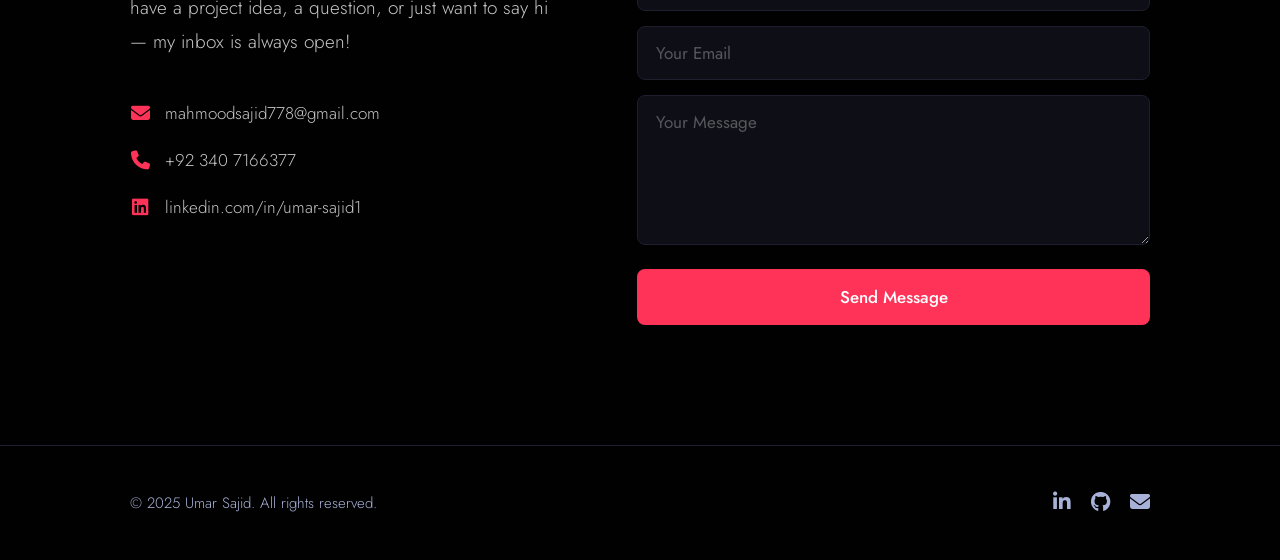
==== commit 52ac7e68: "Changes in Uni Details" ====
--- a/index.html
+++ b/index.html
@@ -47,7 +47,7 @@
             </div>
             <div class="hero-socials">
                 <a href="https://linkedin.com/in/umar-sajid1" target="_blank" rel="noopener noreferrer" aria-label="LinkedIn"><i class="fab fa-linkedin-in"></i></a>
-                <a href="https://github.com" target="_blank" rel="noopener noreferrer" aria-label="GitHub"><i class="fab fa-github"></i></a>
+                <a href="https://github.com/mahmoodsajid778-droid" target="_blank" rel="noopener noreferrer" aria-label="GitHub"><i class="fab fa-github"></i></a>
                 <a href="mailto:mahmoodsajid778@gmail.com" aria-label="Email"><i class="fas fa-envelope"></i></a>
             </div>
         </div>
@@ -154,7 +154,7 @@
                         <span class="timeline-date">2021 &ndash; 2025</span>
                         <h3>Bachelor of Science in Computer Science (BSCS)</h3>
                         <h4>University of Management and Technology, Lahore</h4>
-                        <p>Specialized in Artificial Intelligence and Machine Learning with hands-on academic projects in deep learning and computer vision.</p>
+                        <p>Specialized in developing web and mobile applications, with hands-on academic projects in front-end development, React Native, and modern JavaScript frameworks.</p>
                     </div>
                 </div>
             </div>
@@ -260,7 +260,7 @@
                         </a>
                     </div>
                 </div>
-                <form class="contact-form" id="contact-form" action="https://formspree.io/f/mjgzkdpy" method="POST" novalidate>
+                <form class="contact-form" id="contact-form" novalidate>
                     <div class="form-group">
                         <input type="text" id="name" name="name" placeholder="Your Name" required autocomplete="name">
                     </div>
@@ -282,7 +282,7 @@
             <p class="footer-copy">&copy; 2025 Umar Sajid. All rights reserved.</p>
             <div class="footer-socials">
                 <a href="https://linkedin.com/in/umar-sajid1" target="_blank" rel="noopener noreferrer" aria-label="LinkedIn"><i class="fab fa-linkedin-in"></i></a>
-                <a href="https://github.com" target="_blank" rel="noopener noreferrer" aria-label="GitHub"><i class="fab fa-github"></i></a>
+                <a href="https://github.com/mahmoodsajid778-droid" target="_blank" rel="noopener noreferrer" aria-label="GitHub"><i class="fab fa-github"></i></a>
                 <a href="mailto:mahmoodsajid778@gmail.com" aria-label="Email"><i class="fas fa-envelope"></i></a>
             </div>
         </div>
--- a/style.css
+++ b/style.css
@@ -794,7 +794,7 @@
         grid-template-columns: 1fr;
     }
 
-    .about-img-placeholder {
+    .about-img-frame {
         max-width: 26rem;
     }
 
@@ -817,10 +817,11 @@
     }
 
     :root {
-        --fs-xl: 5rem;
-        --fs-h2: 3.6rem;
-        --sp-xl: 8rem;
-        --sp-lg: 5rem;
+        --fs-xl: 4.8rem;
+        --fs-h2: 3.4rem;
+        --sp-xl: 6rem;
+        --sp-lg: 3.5rem;
+        --sp-md: 3rem;
     }
 
     .row {
@@ -830,6 +831,11 @@
     /* Show hamburger, hide nav links by default */
     .hamburger {
         display: flex;
+    }
+
+    /* Navbar must sit above the nav panel so the hamburger stays clickable */
+    .navbar {
+        z-index: 1200;
     }
 
     .nav-links {
@@ -846,7 +852,7 @@
         padding: var(--sp-lg) var(--sp-md);
         transition: right 0.4s ease;
         border-left: 1px solid var(--border);
-        z-index: 1050;
+        z-index: 1150;
     }
 
     .nav-links.open {
@@ -891,4 +897,68 @@
     section {
         padding: var(--sp-lg) 0;
     }
-}
+
+    /* Hero: fill full viewport, center content vertically.
+       Reset the desktop padding-top offset (it exists to push content
+       below the fixed navbar on desktop but throws off centering on mobile) */
+    header {
+        background-attachment: scroll;
+        justify-content: center;
+        min-height: 100vh;
+        min-height: 100dvh; /* accounts for mobile browser chrome */
+    }
+
+    .hero-content {
+        padding-top: 0;
+        padding-bottom: 0;
+    }
+
+    /* Prevent hero name from overflowing on very small screens */
+    .hero-name {
+        word-break: break-word;
+    }
+
+    /* Backdrop overlay for mobile nav */
+    .nav-overlay {
+        display: block;
+        position: fixed;
+        inset: 0;
+        background: rgba(0, 0, 0, 0.55);
+        z-index: 1040;
+        opacity: 0;
+        pointer-events: none;
+        transition: opacity 0.4s ease;
+    }
+
+    .nav-overlay.open {
+        opacity: 1;
+        pointer-events: auto;
+    }
+
+    /* Full-width contact form button */
+    .contact-form .btn {
+        width: 100%;
+        text-align: center;
+    }
+
+    /* Tighten section title spacing */
+    .section-title {
+        margin-bottom: var(--sp-md);
+    }
+
+    /* Tighten timeline card padding */
+    .timeline-content {
+        padding: var(--sp-sm);
+    }
+
+    /* Ensure hero description doesn't overflow */
+    .hero-desc {
+        max-width: 100%;
+        font-size: 1.7rem;
+    }
+
+    /* Stack hero socials nicely */
+    .hero-socials {
+        flex-wrap: wrap;
+    }
+}
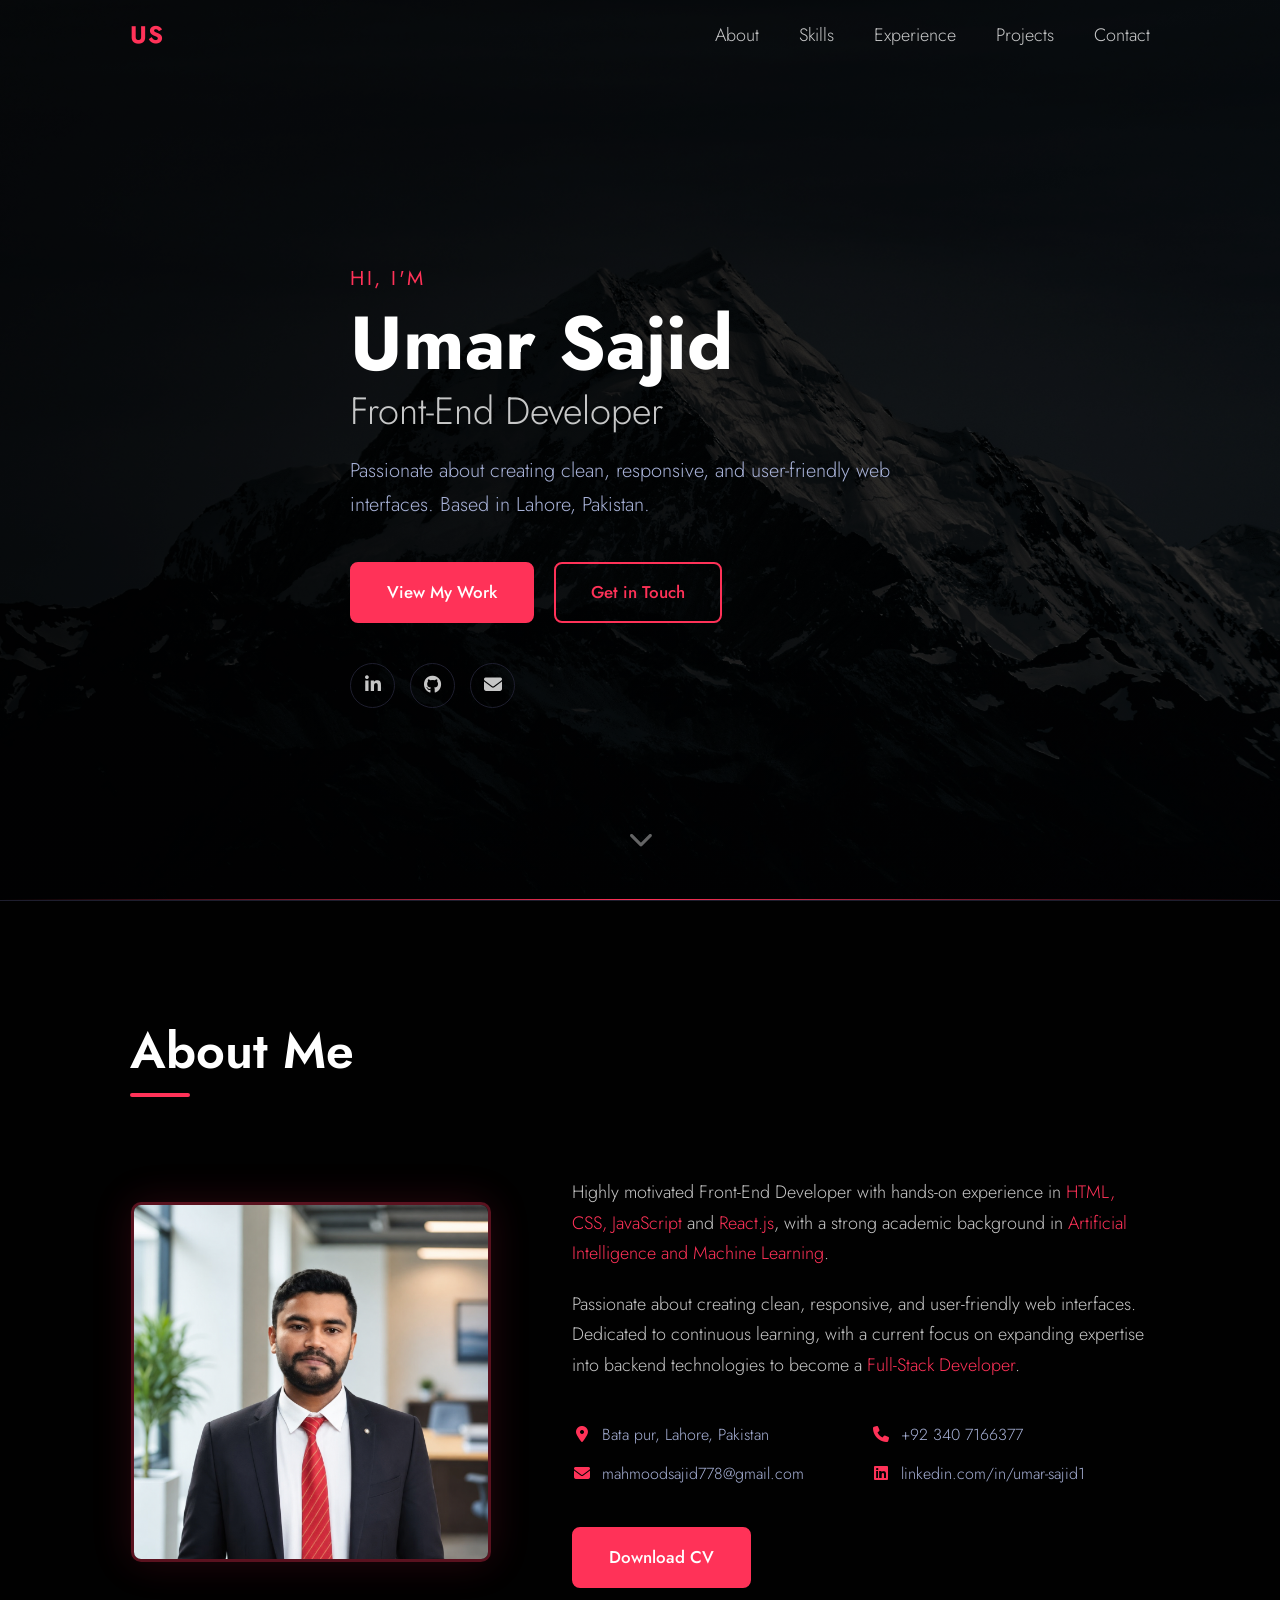
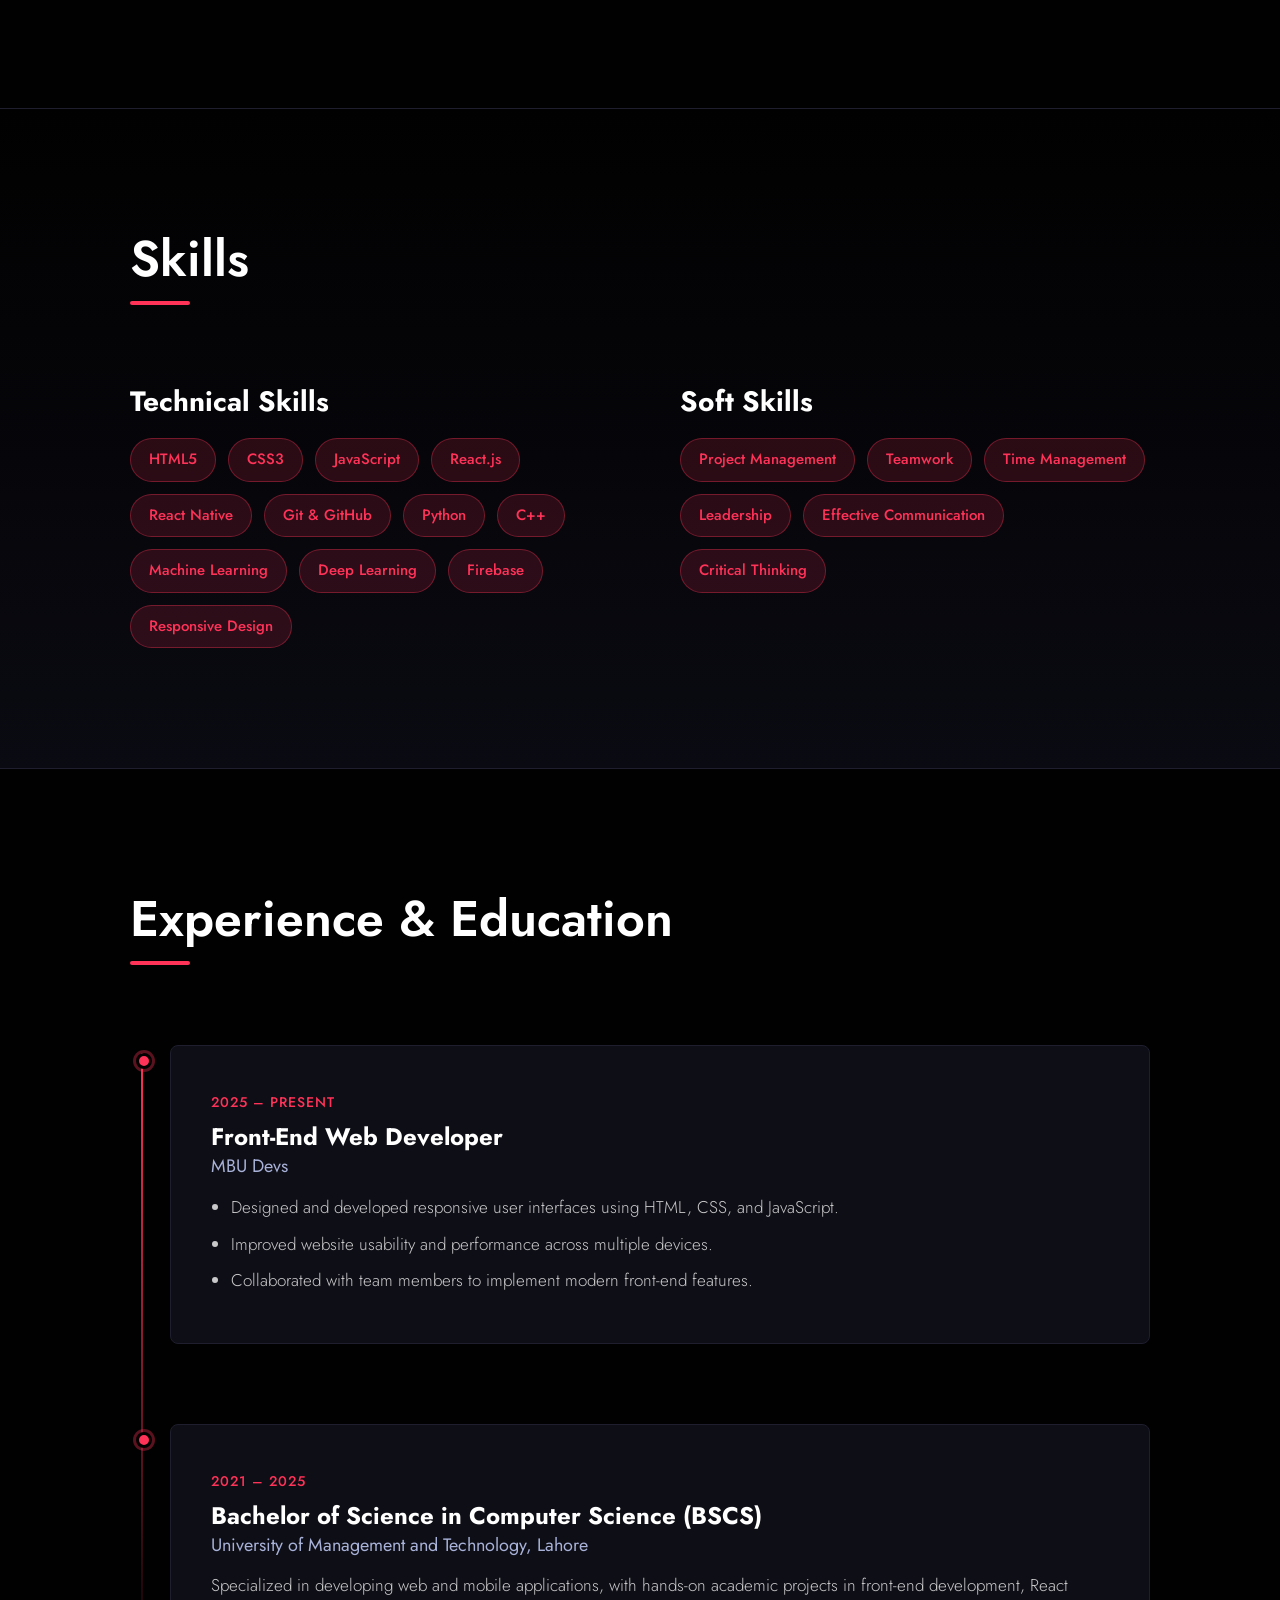
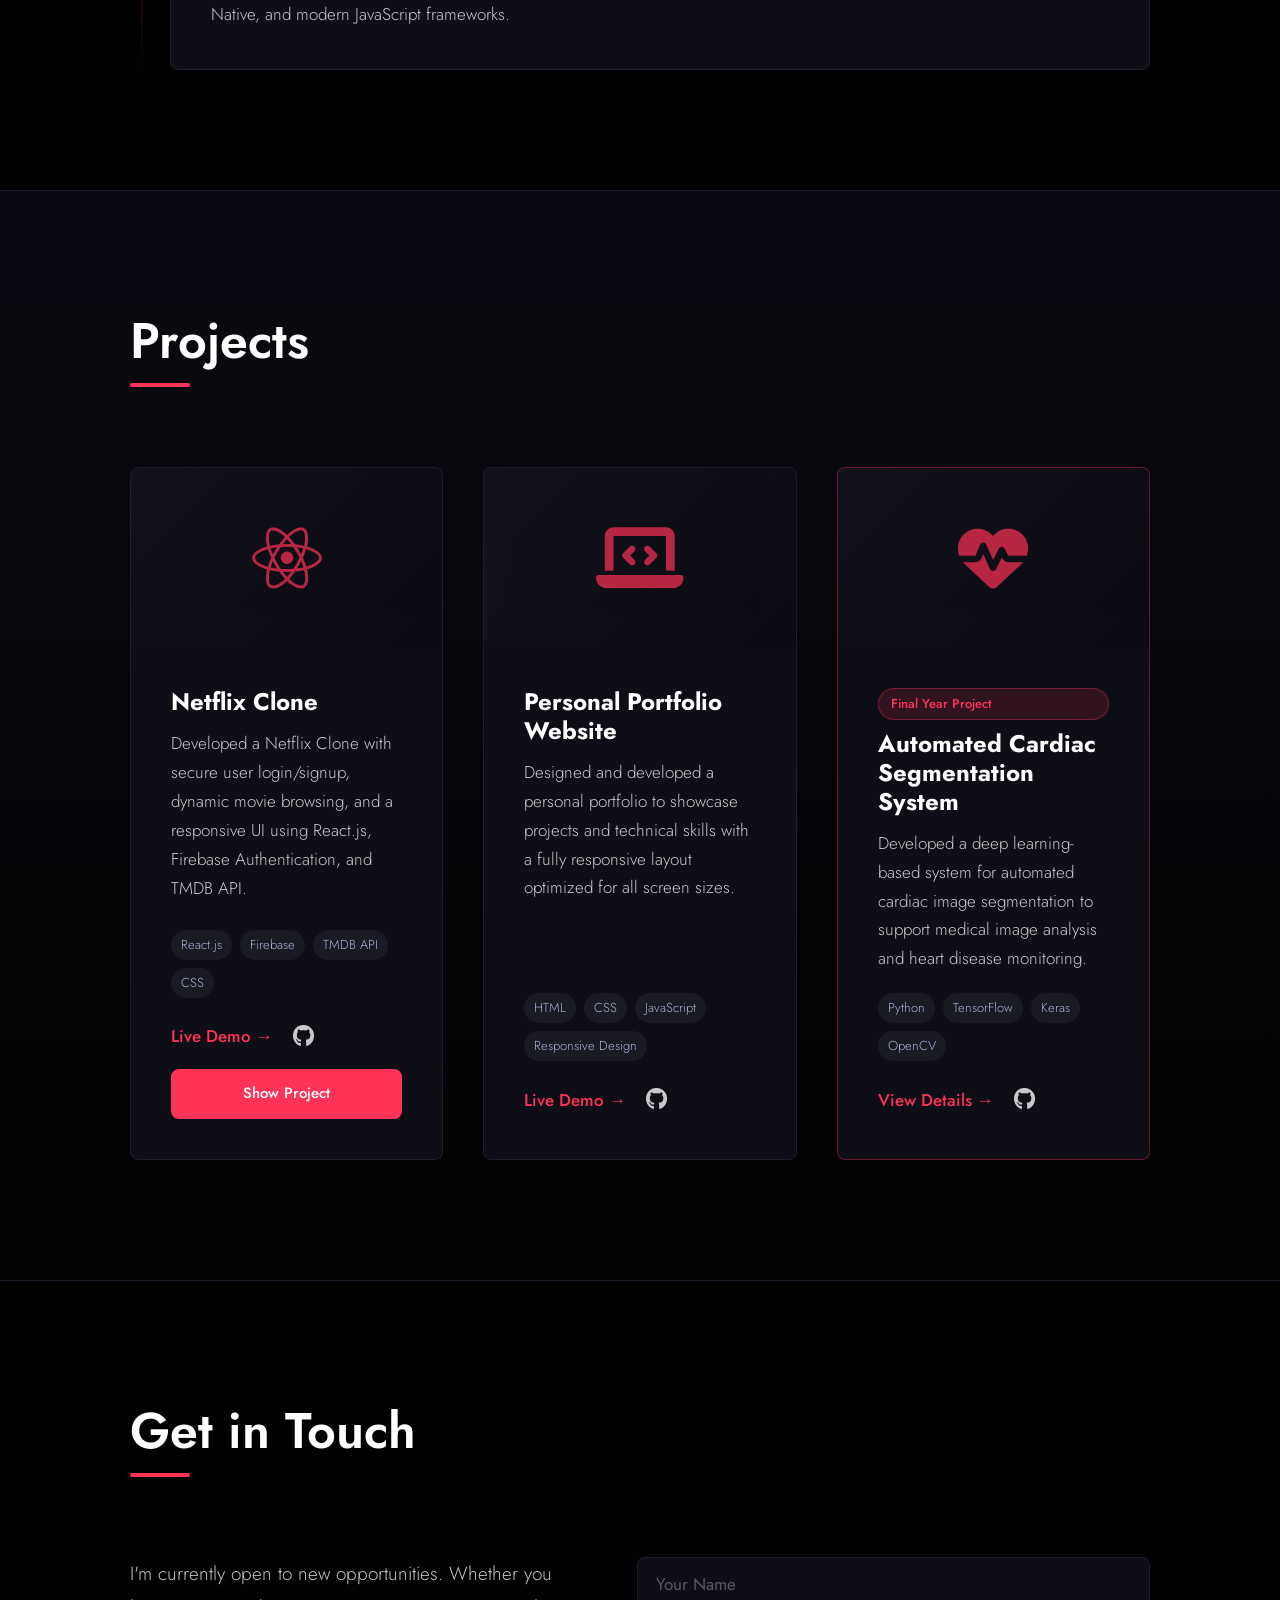
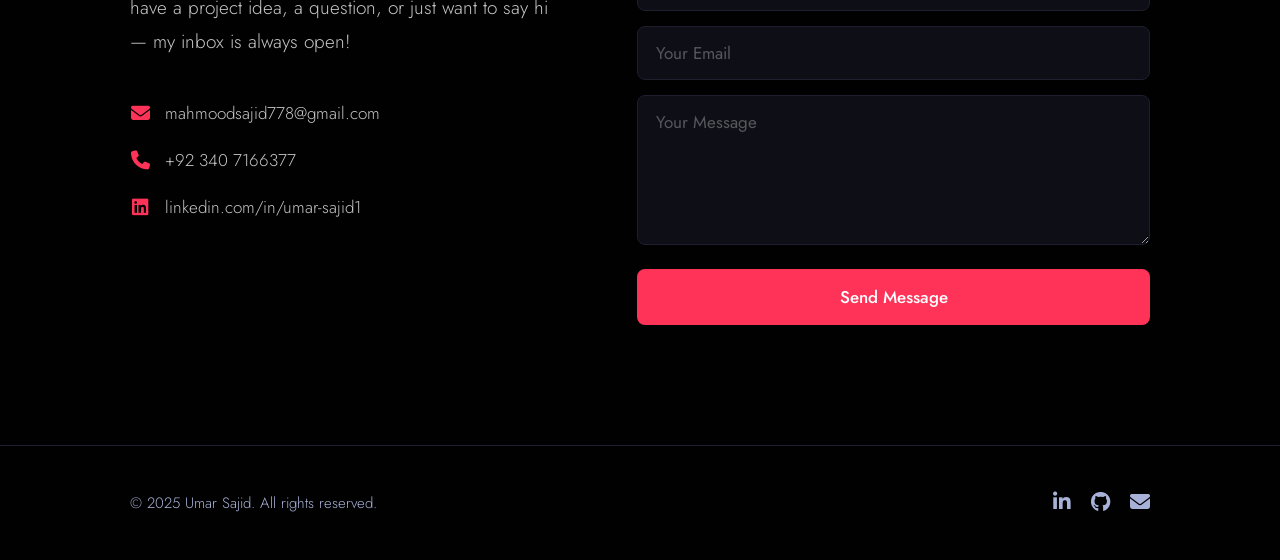
==== commit d84483d6: "update project link" ====
--- a/index.html
+++ b/index.html
@@ -183,9 +183,10 @@
                             <span>CSS</span>
                         </div>
                         <div class="project-links">
-                            <a href="#" class="btn-text">Live Demo &rarr;</a>
-                            <a href="#" class="icon-link" aria-label="GitHub"><i class="fab fa-github"></i></a>
-                        </div>
+                            <a href="https://react-eval-movie-app-sepia.vercel.app/signin" target="_blank" rel="noopener noreferrer" class="btn-text">Live Demo &rarr;</a>
+                            <a href="https://github.com/mahmoodsajid778-droid/first-demo-repo" target="_blank" rel="noopener noreferrer" class="icon-link" aria-label="GitHub"><i class="fab fa-github"></i></a>
+                        </div>
+                        <a href="https://react-eval-movie-app-sepia.vercel.app/signin" target="_blank" rel="noopener noreferrer" class="btn show-project-btn">Show Project</a>
                     </div>
                 </div>
 
@@ -206,7 +207,7 @@
                         </div>
                         <div class="project-links">
                             <a href="#" class="btn-text">Live Demo &rarr;</a>
-                            <a href="#" class="icon-link" aria-label="GitHub"><i class="fab fa-github"></i></a>
+                            <a href="https://github.com/mahmoodsajid778-droid/My-Portfolio" target="_blank" rel="noopener noreferrer" class="icon-link" aria-label="GitHub"><i class="fab fa-github"></i></a>
                         </div>
                     </div>
                 </div>
--- a/style.css
+++ b/style.css
@@ -148,6 +148,15 @@
 
 .btn-text:hover {
     gap: 1.2rem;
+}
+
+.show-project-btn {
+    display: inline-block;
+    margin-top: 1.4rem;
+    padding: 1rem 2.5rem;
+    font-size: 1.5rem;
+    width: 100%;
+    text-align: center;
 }
 
 /* ========================
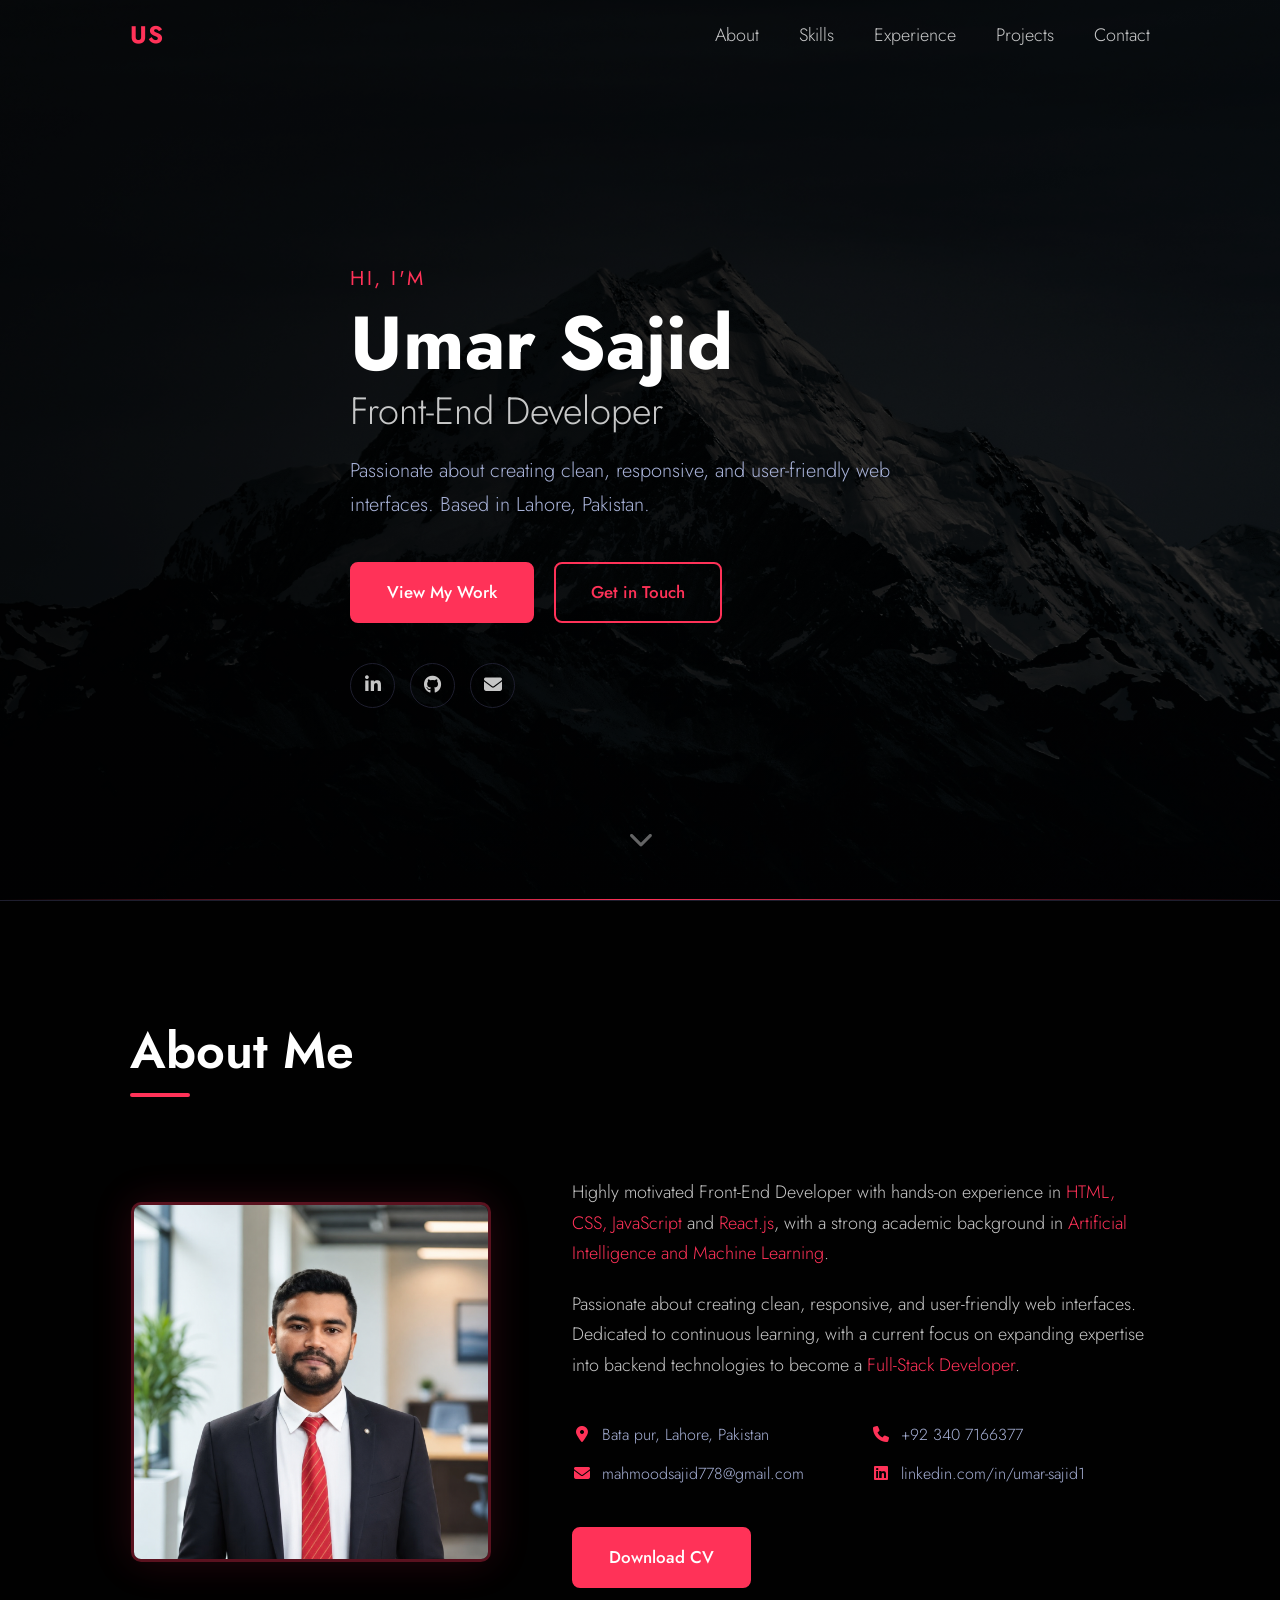
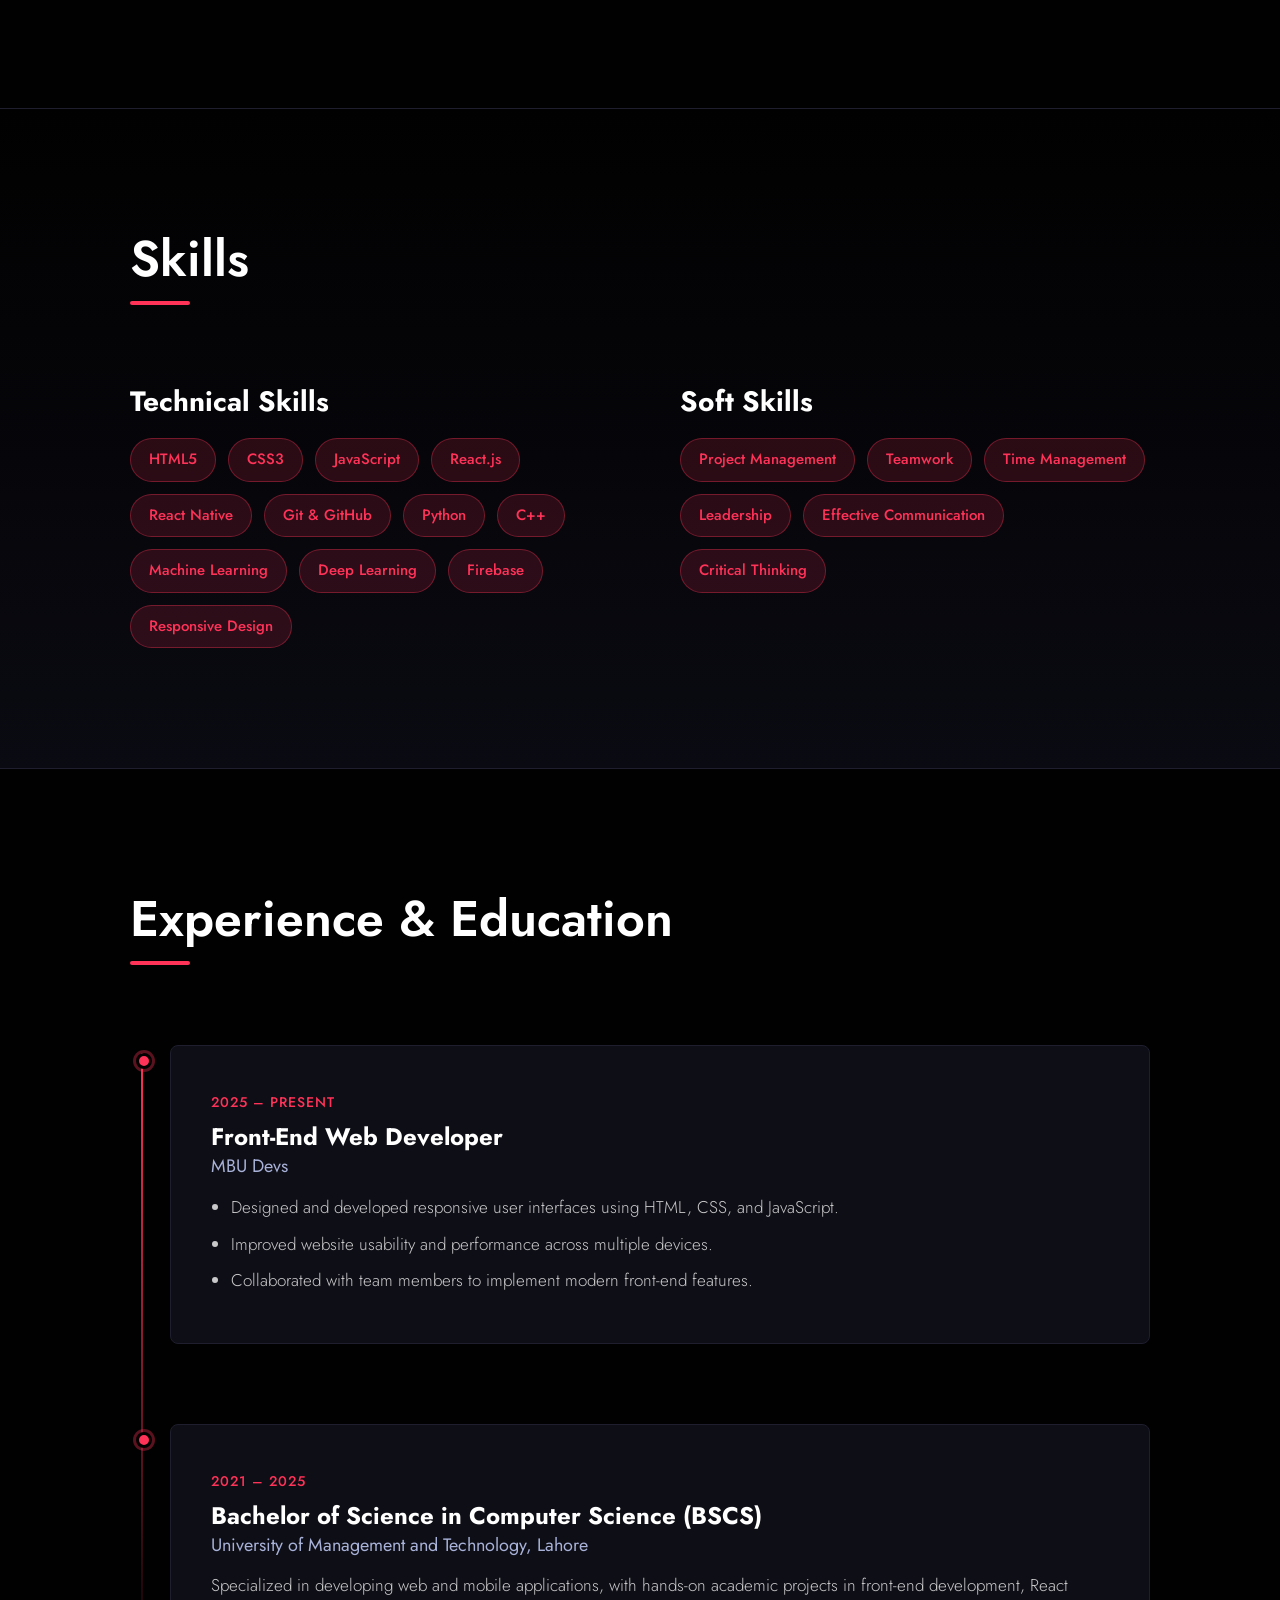
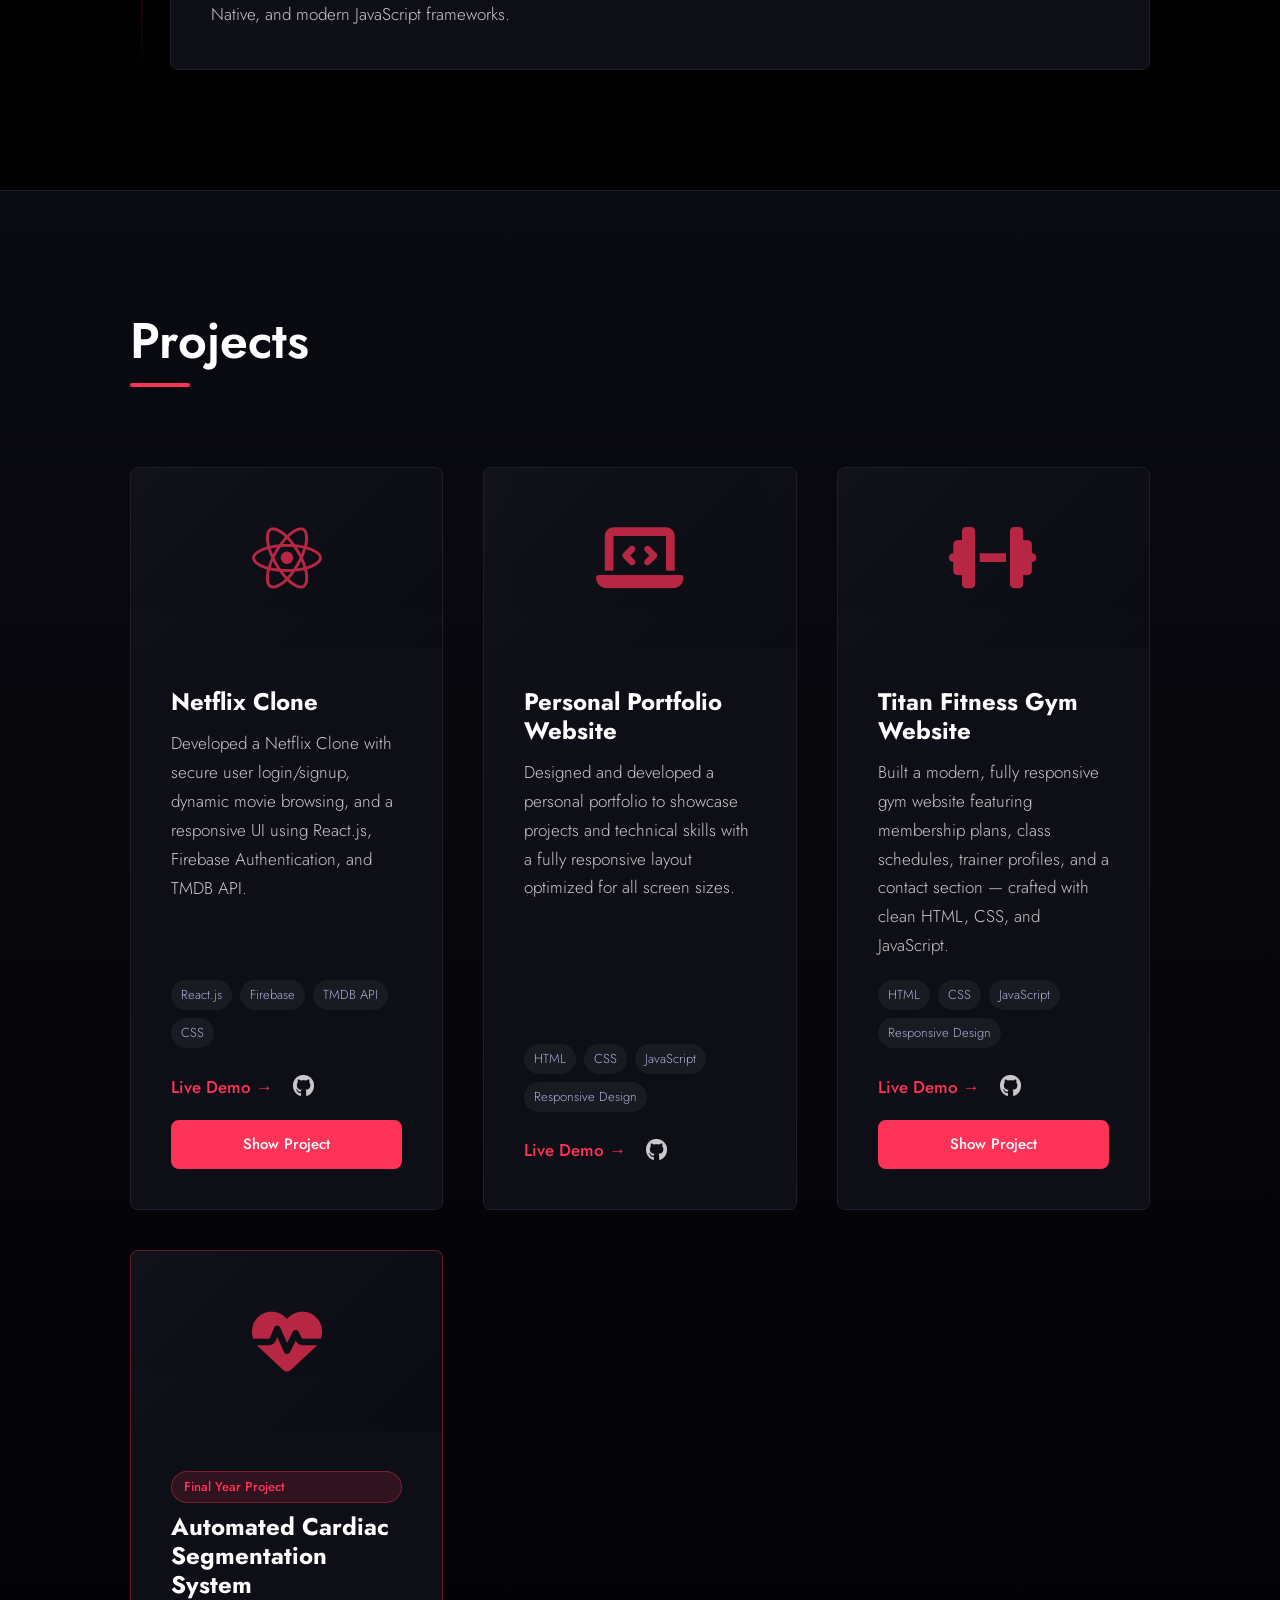
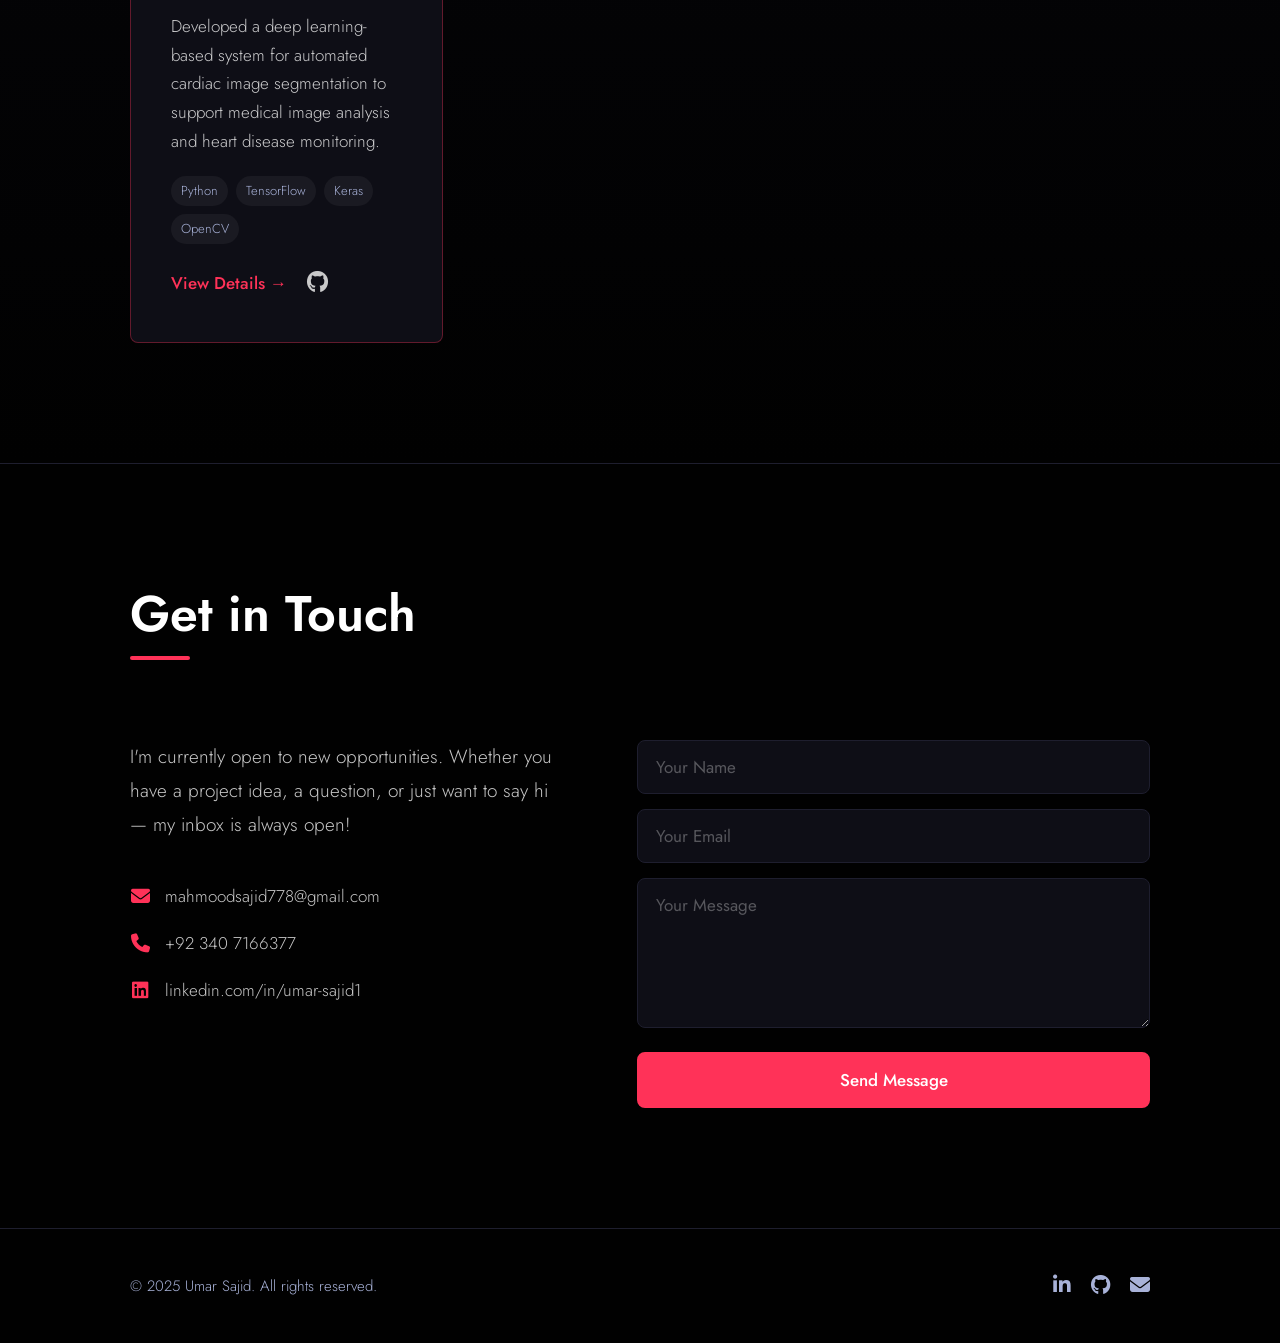
==== commit bc518106: "gym Website added" ====
--- a/index.html
+++ b/index.html
@@ -212,6 +212,29 @@
                     </div>
                 </div>
 
+                <div class="project-card">
+                    <div class="project-img">
+                        <div class="project-img-placeholder">
+                            <i class="fas fa-dumbbell"></i>
+                        </div>
+                    </div>
+                    <div class="project-info">
+                        <h3>Titan Fitness Gym Website</h3>
+                        <p>Built a modern, fully responsive gym website featuring membership plans, class schedules, trainer profiles, and a contact section — crafted with clean HTML, CSS, and JavaScript.</p>
+                        <div class="project-tags">
+                            <span>HTML</span>
+                            <span>CSS</span>
+                            <span>JavaScript</span>
+                            <span>Responsive Design</span>
+                        </div>
+                        <div class="project-links">
+                            <a href="https://titan-fitness-gym-website-seven.vercel.app/" target="_blank" rel="noopener noreferrer" class="btn-text">Live Demo &rarr;</a>
+                            <a href="https://github.com/mahmoodsajid778-droid/Titan-Fitness-Gym-Website" target="_blank" rel="noopener noreferrer" class="icon-link" aria-label="GitHub"><i class="fab fa-github"></i></a>
+                        </div>
+                        <a href="https://titan-fitness-gym-website-seven.vercel.app/" target="_blank" rel="noopener noreferrer" class="btn show-project-btn">Show Project</a>
+                    </div>
+                </div>
+
                 <div class="project-card featured">
                     <div class="project-img">
                         <div class="project-img-placeholder">
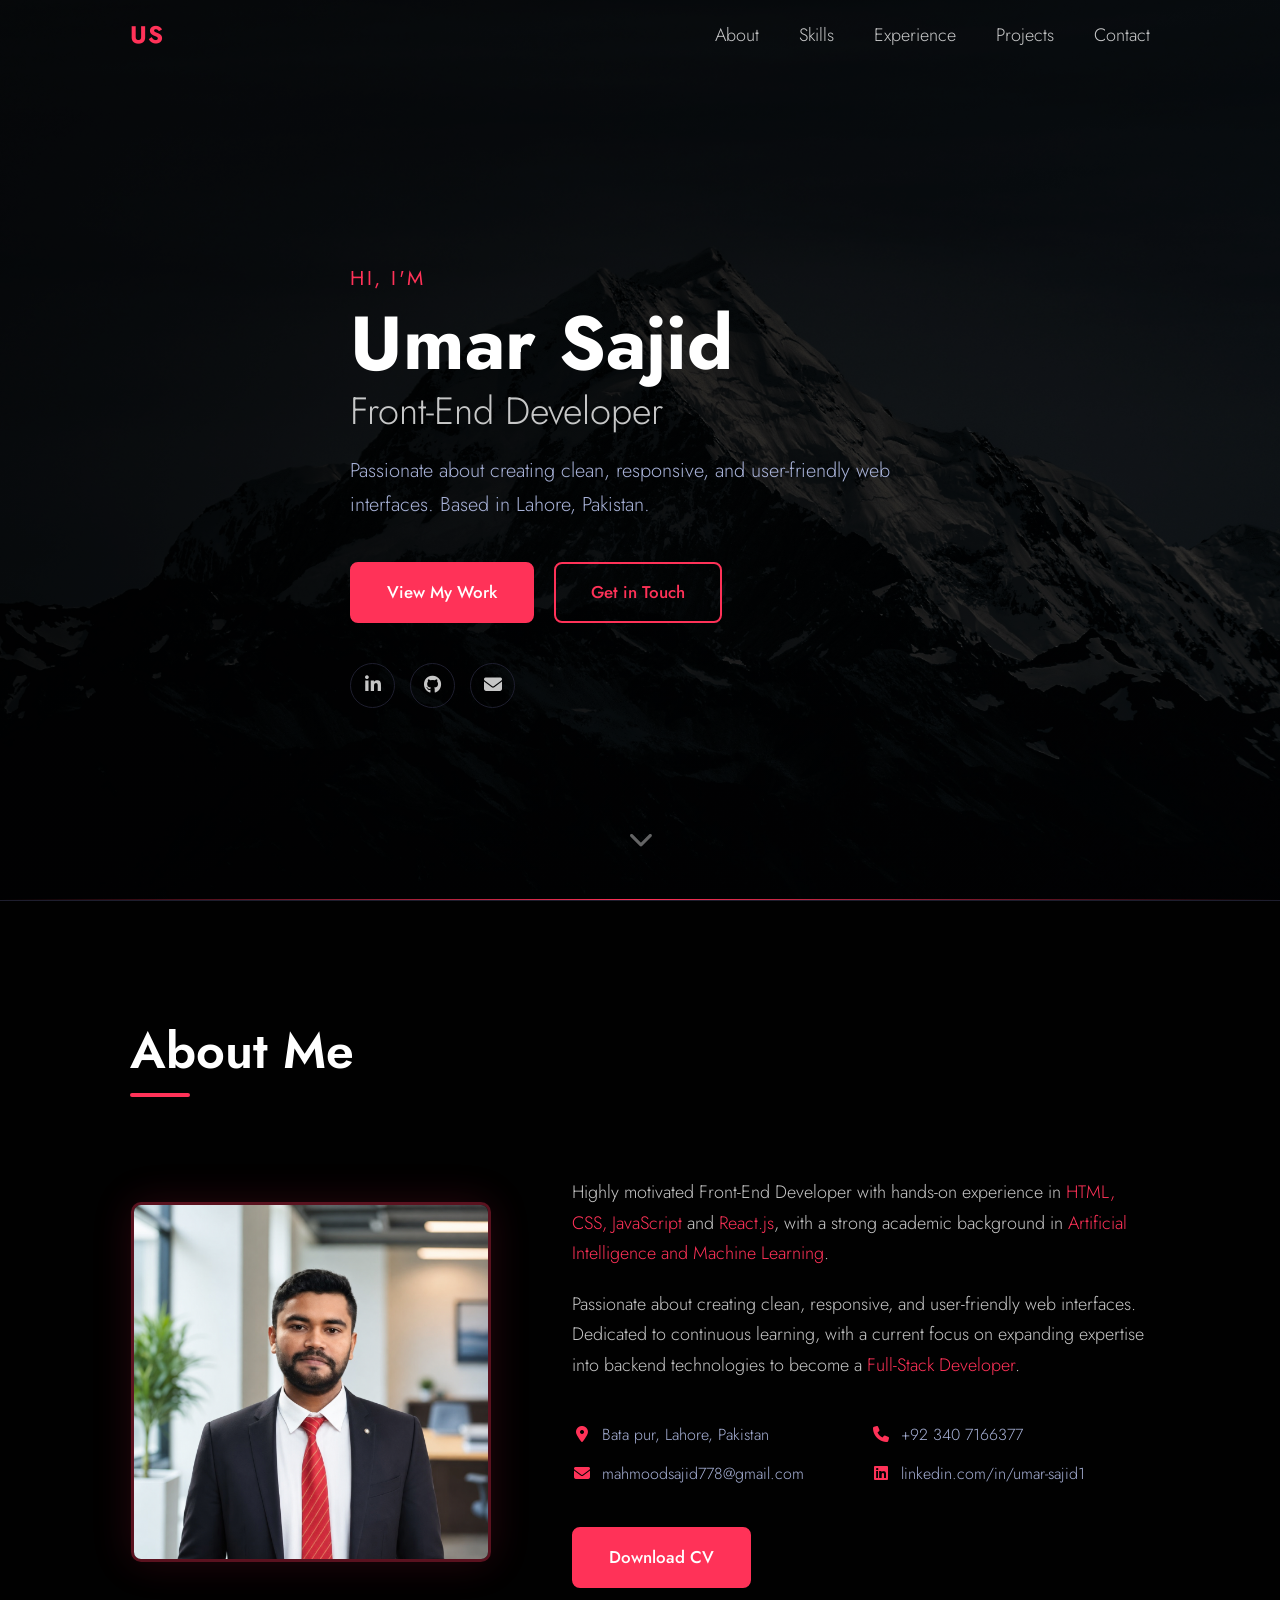
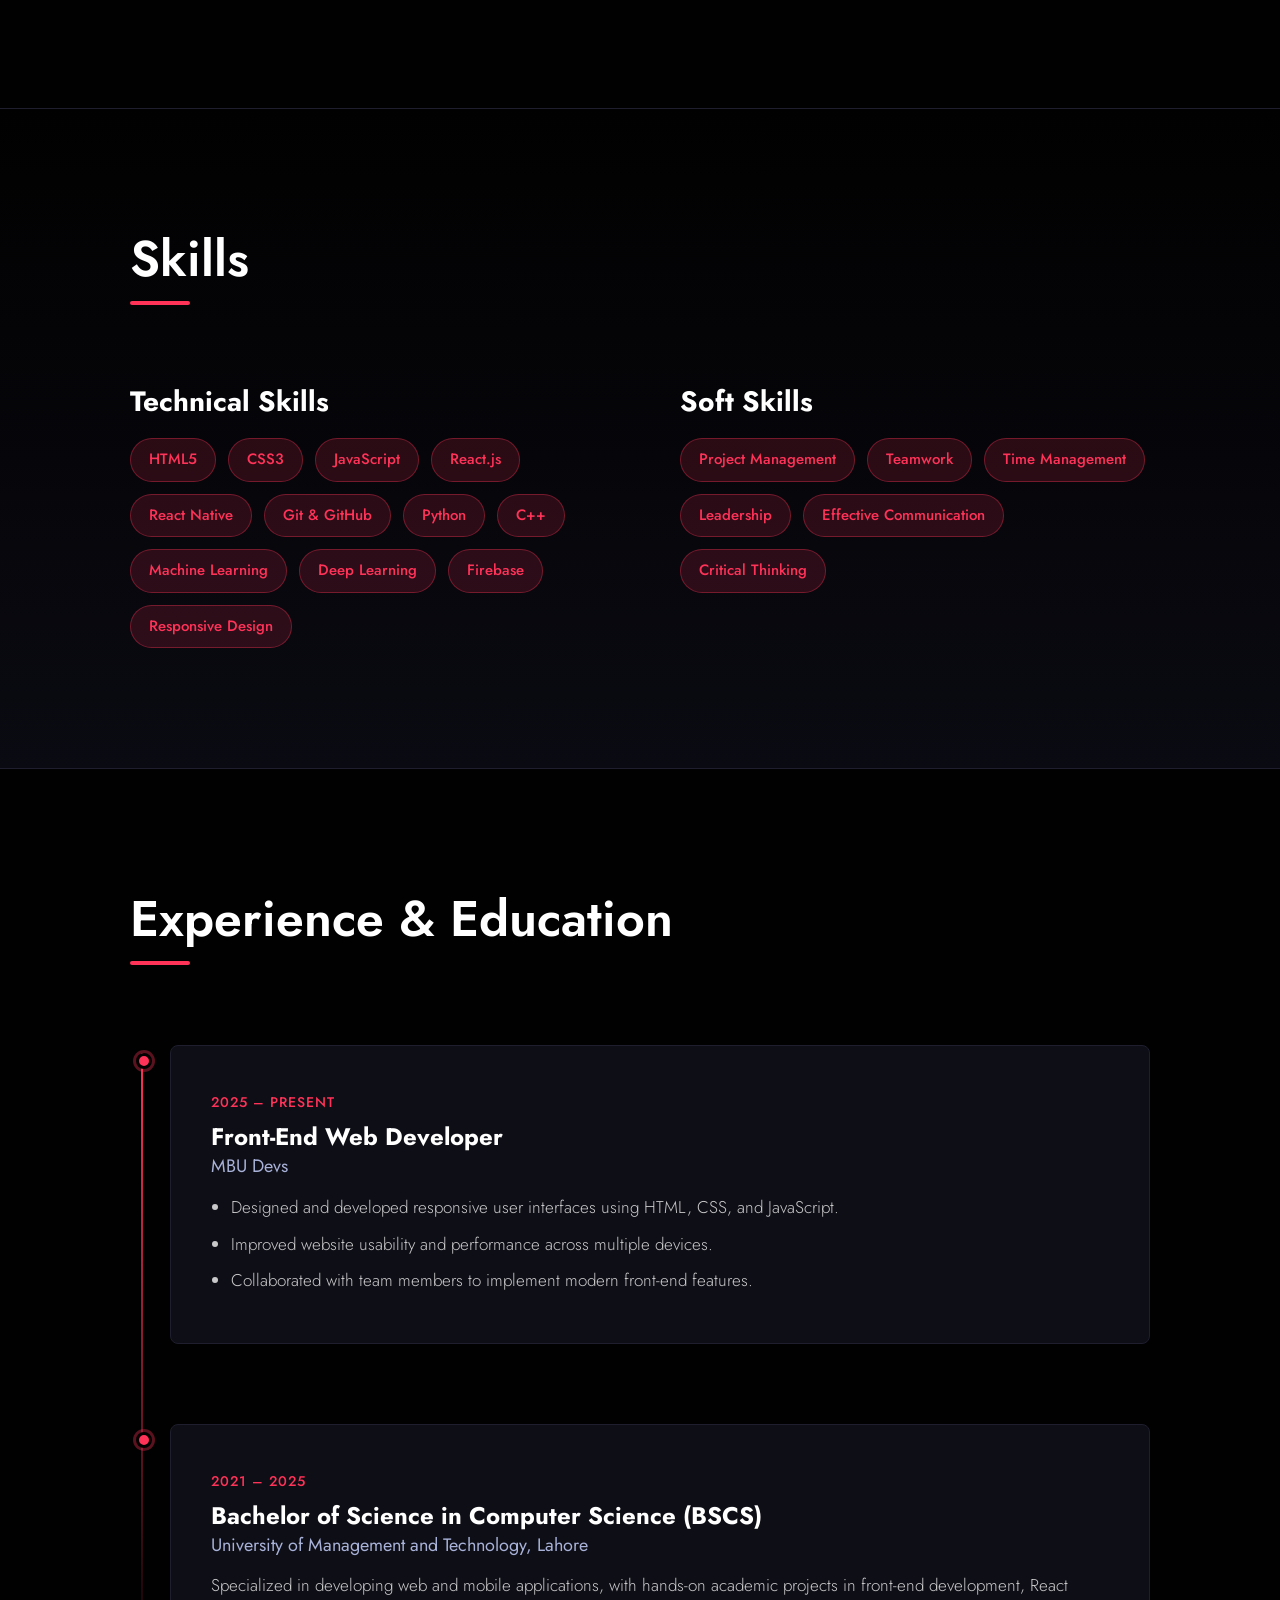
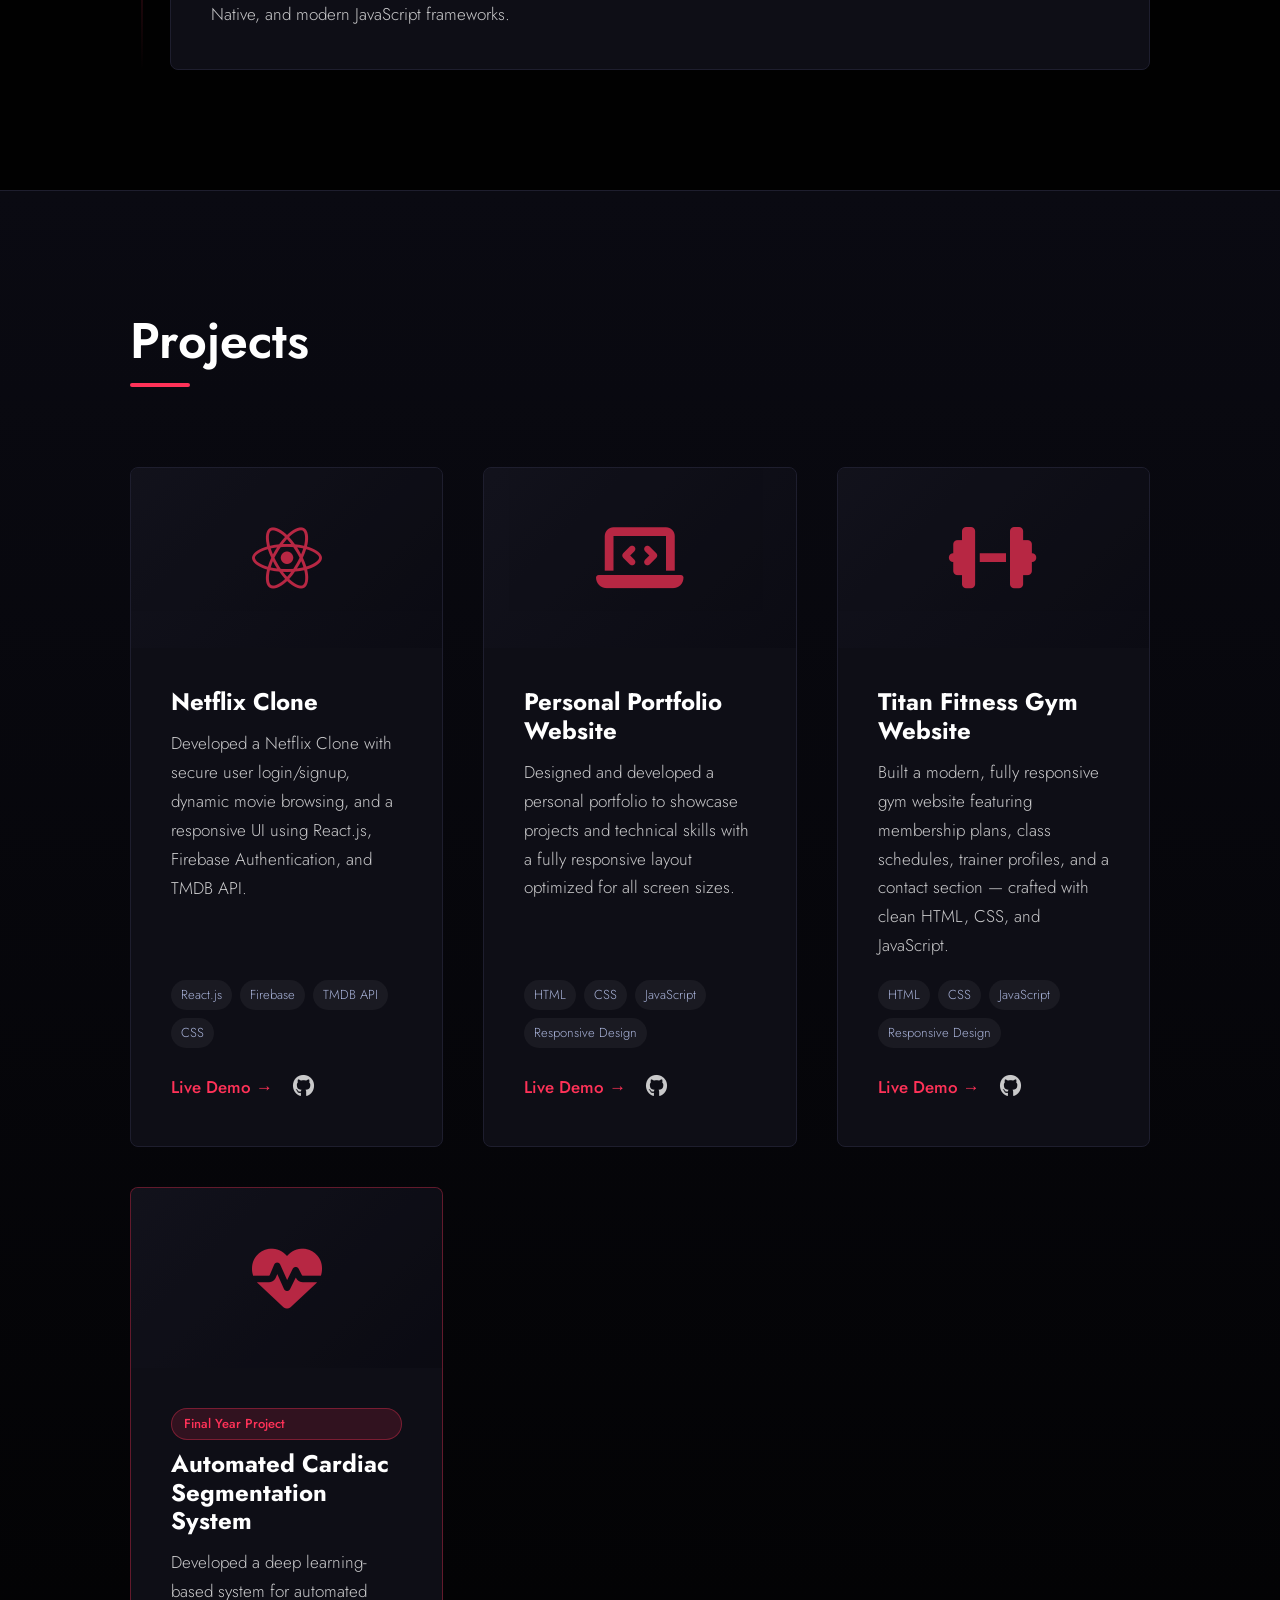
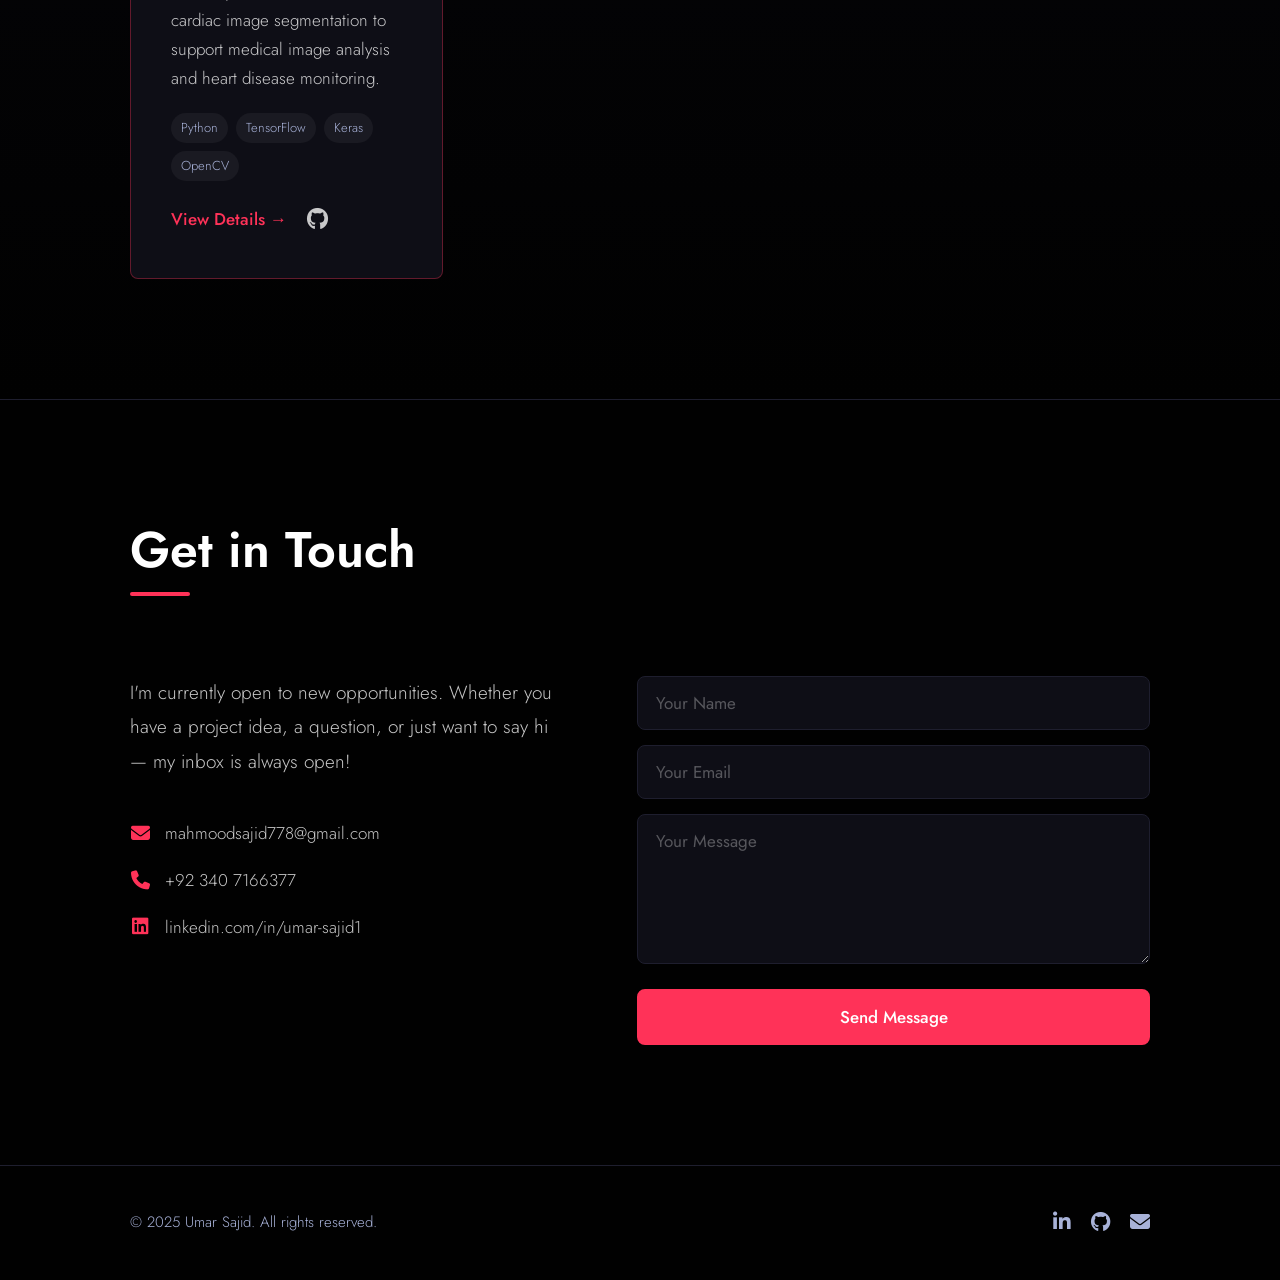
==== commit c7ffa081: "Added new cv and make live demo button work" ====
--- a/index.html
+++ b/index.html
@@ -186,7 +186,6 @@
                             <a href="https://react-eval-movie-app-sepia.vercel.app/signin" target="_blank" rel="noopener noreferrer" class="btn-text">Live Demo &rarr;</a>
                             <a href="https://github.com/mahmoodsajid778-droid/first-demo-repo" target="_blank" rel="noopener noreferrer" class="icon-link" aria-label="GitHub"><i class="fab fa-github"></i></a>
                         </div>
-                        <a href="https://react-eval-movie-app-sepia.vercel.app/signin" target="_blank" rel="noopener noreferrer" class="btn show-project-btn">Show Project</a>
                     </div>
                 </div>
 
@@ -206,7 +205,7 @@
                             <span>Responsive Design</span>
                         </div>
                         <div class="project-links">
-                            <a href="#" class="btn-text">Live Demo &rarr;</a>
+                            <a href="https://my-portfolio-beta-wheat-30.vercel.app/" target="_blank" rel="noopener noreferrer" class="btn-text">Live Demo &rarr;</a>
                             <a href="https://github.com/mahmoodsajid778-droid/My-Portfolio" target="_blank" rel="noopener noreferrer" class="icon-link" aria-label="GitHub"><i class="fab fa-github"></i></a>
                         </div>
                     </div>
@@ -231,7 +230,6 @@
                             <a href="https://titan-fitness-gym-website-seven.vercel.app/" target="_blank" rel="noopener noreferrer" class="btn-text">Live Demo &rarr;</a>
                             <a href="https://github.com/mahmoodsajid778-droid/Titan-Fitness-Gym-Website" target="_blank" rel="noopener noreferrer" class="icon-link" aria-label="GitHub"><i class="fab fa-github"></i></a>
                         </div>
-                        <a href="https://titan-fitness-gym-website-seven.vercel.app/" target="_blank" rel="noopener noreferrer" class="btn show-project-btn">Show Project</a>
                     </div>
                 </div>
 
--- a/style.css
+++ b/style.css
@@ -148,15 +148,6 @@
 
 .btn-text:hover {
     gap: 1.2rem;
-}
-
-.show-project-btn {
-    display: inline-block;
-    margin-top: 1.4rem;
-    padding: 1rem 2.5rem;
-    font-size: 1.5rem;
-    width: 100%;
-    text-align: center;
 }
 
 /* ========================
